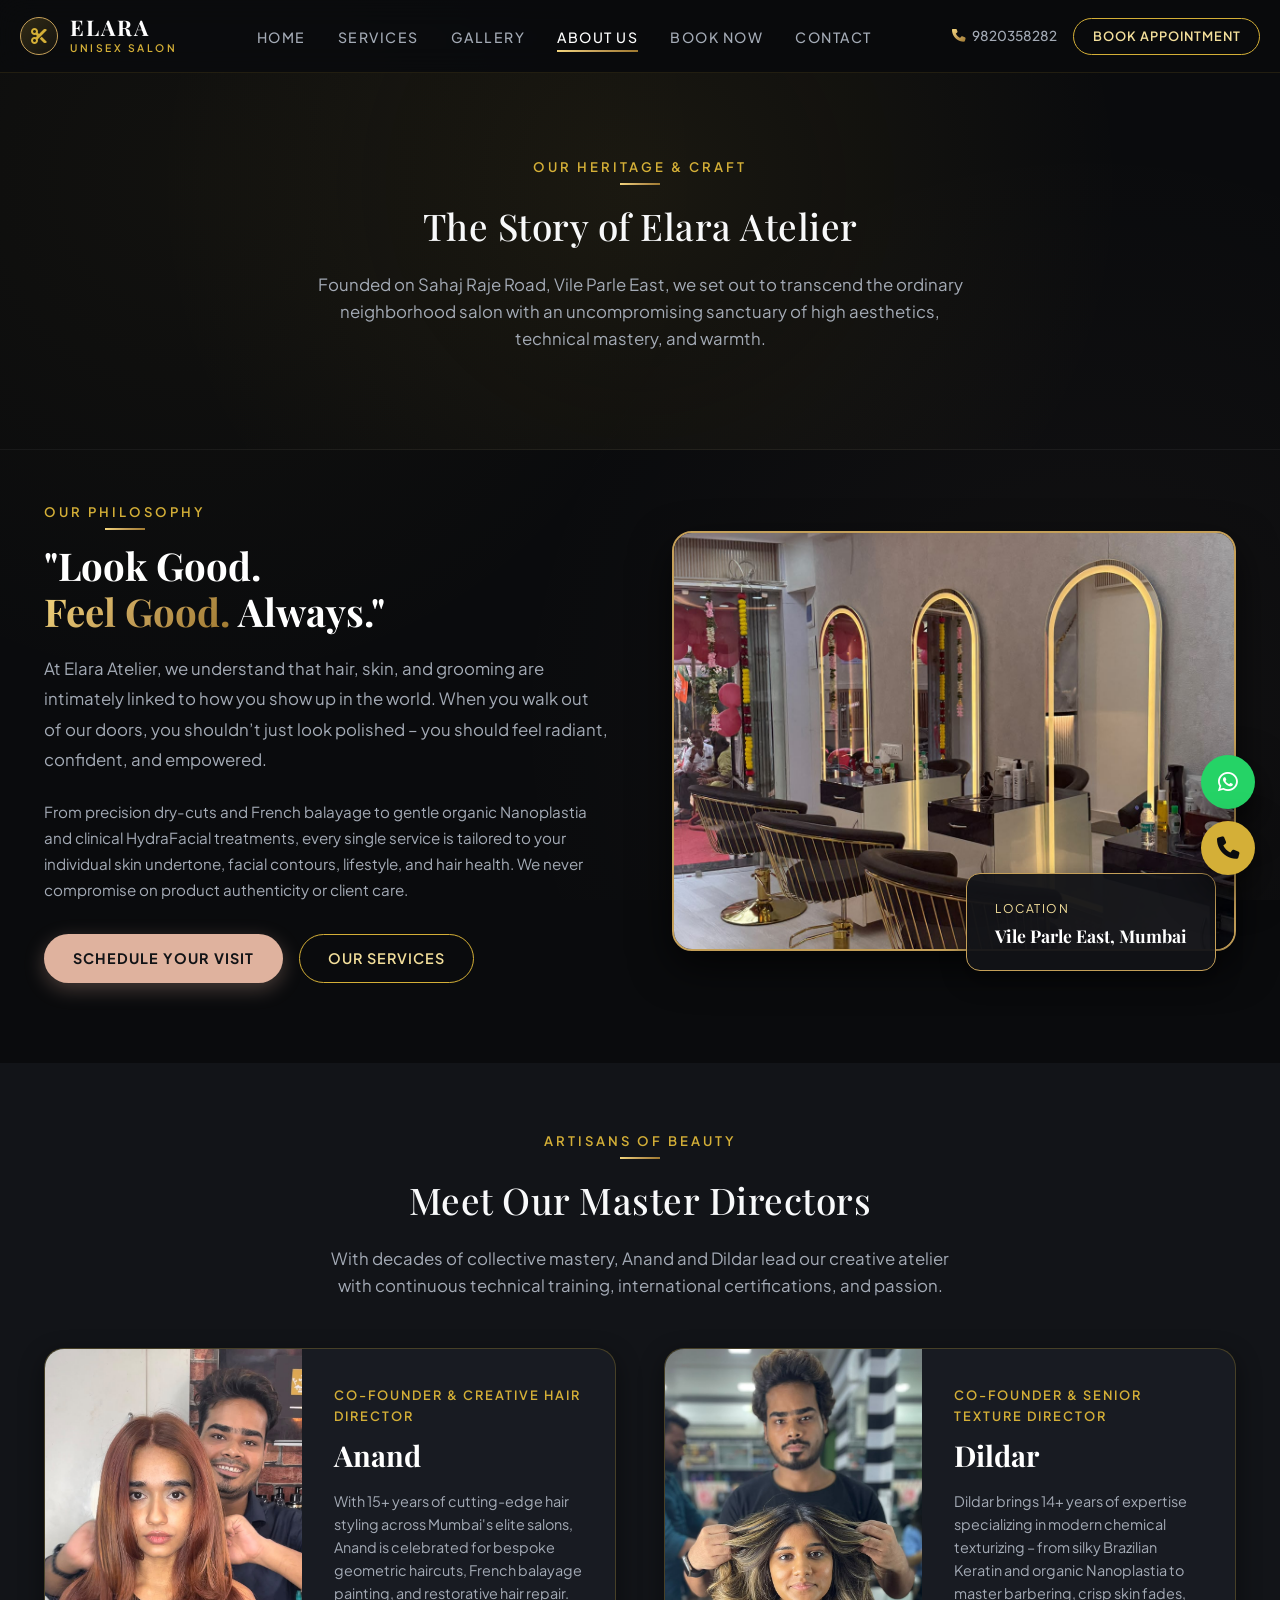
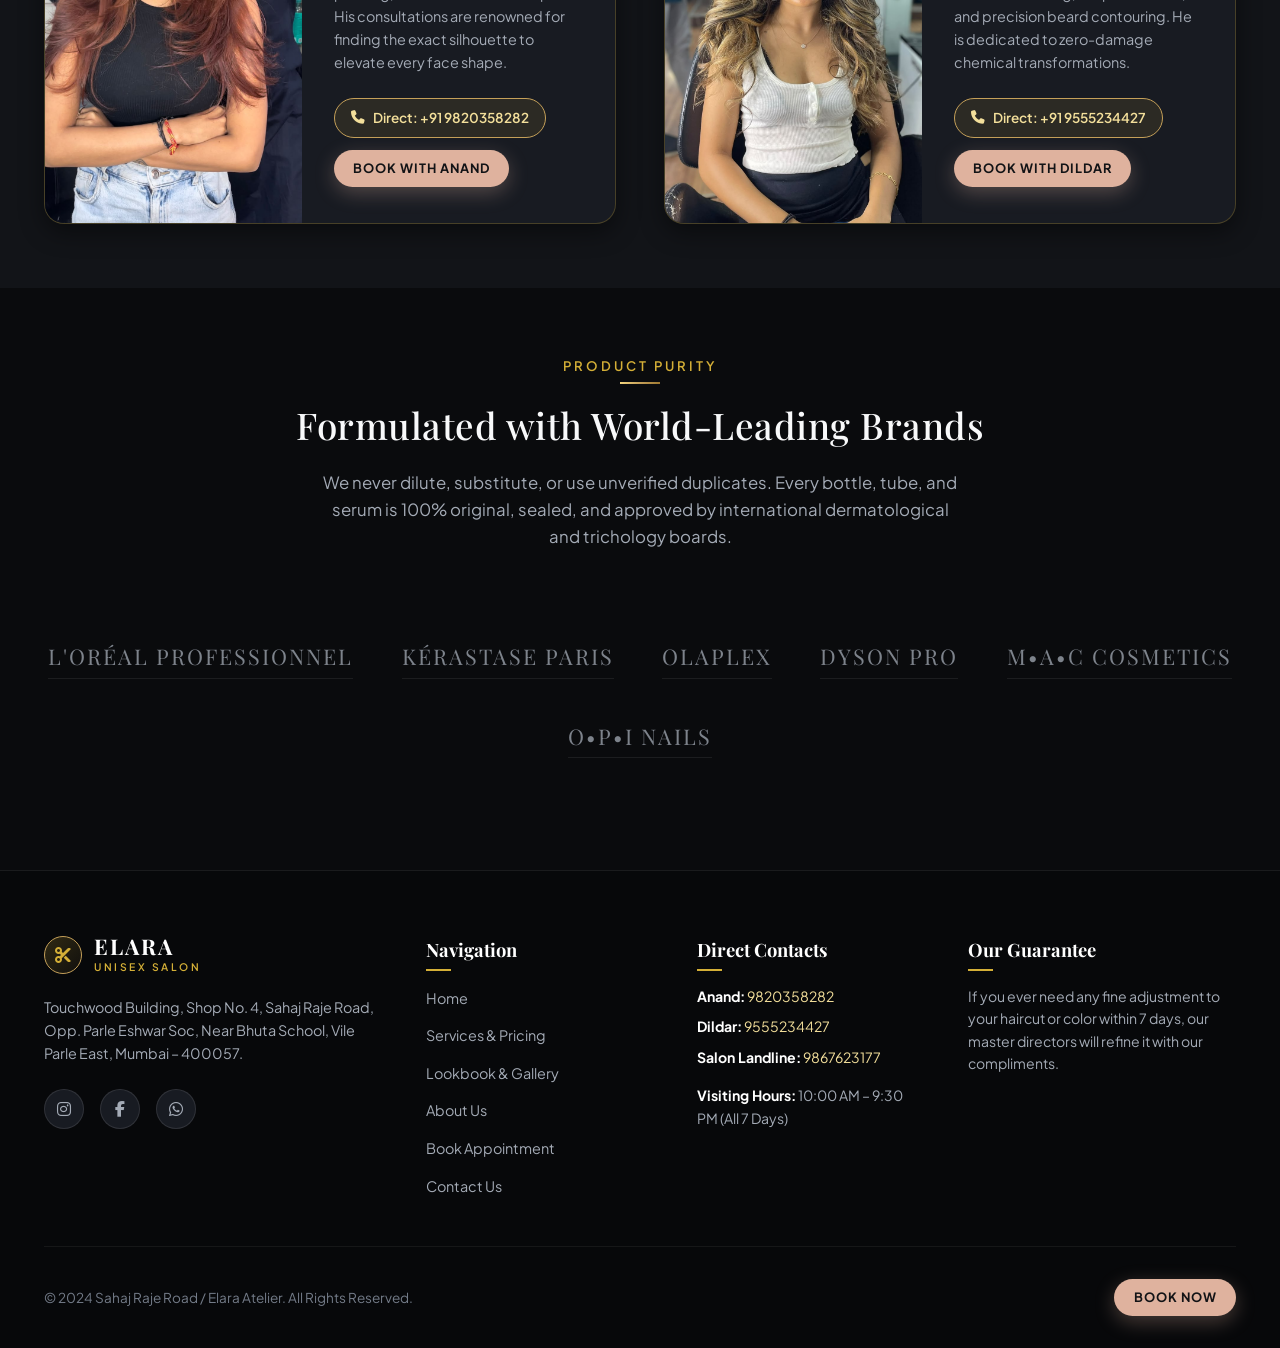
==== about.html @ 11fb72df "Initial commit: Elara Atelier multi-page website with luxury video reels and full image gallery" ====
<!DOCTYPE html>
<html lang="en">
<head>
  <meta charset="UTF-8">
  <meta name="viewport" content="width=device-width, initial-scale=1.0">
  <title>About Us &amp; Master Stylists | Elara Atelier Unisex Salon Mumbai</title>
  <meta name="description" content="Meet master stylists Anand and Dildar at Elara Atelier in Vile Parle East, Mumbai. Discover our philosophy, artistry, and commitment to luxury unisex grooming.">
  
  <!-- Google Fonts -->
  <link rel="preconnect" href="https://fonts.googleapis.com">
  <link rel="preconnect" href="https://fonts.gstatic.com" crossorigin>
  <link href="https://fonts.googleapis.com/css2?family=Playfair+Display:ital,wght@0,400..900;1,400..900&family=Plus+Jakarta+Sans:wght@300;400;500;600;700;800&display=swap" rel="stylesheet">
  
  <!-- Font Awesome -->
  <link rel="stylesheet" href="https://cdnjs.cloudflare.com/ajax/libs/font-awesome/6.5.1/css/all.min.css">
  
  <!-- Custom CSS -->
  <link rel="stylesheet" href="assets/css/style.css">
</head>
<body>

  <!-- Navigation Bar -->
  <header class="site-header">
    <div class="container navbar-inner">
      <a href="index.html" class="brand-logo">
        <div class="brand-logo-icon">
          <i class="fa-solid fa-scissors"></i>
        </div>
        <div class="brand-logo-text">
          <span class="brand-name">ELARA</span>
          <span class="brand-subtitle">UNISEX SALON</span>
        </div>
      </a>

      <ul class="nav-links">
        <li><a href="index.html" class="nav-link">Home</a></li>
        <li><a href="services.html" class="nav-link">Services</a></li>
        <li><a href="gallery.html" class="nav-link">Gallery</a></li>
        <li><a href="about.html" class="nav-link active">About Us</a></li>
        <li><a href="booking.html" class="nav-link">Book Now</a></li>
        <li><a href="contact.html" class="nav-link">Contact</a></li>
      </ul>

      <div class="nav-actions">
        <a href="tel:+919820358282" class="nav-phone">
          <i class="fa-solid fa-phone gold-text"></i>
          <span>9820358282</span>
        </a>
        <a href="booking.html" class="btn btn-outline-gold btn-sm">Book Appointment</a>
        <button class="mobile-toggle" aria-label="Toggle Navigation">
          <i class="fa-solid fa-bars"></i>
        </button>
      </div>
    </div>
  </header>

  <!-- Page Header -->
  <section class="page-header">
    <div class="container">
      <span class="section-tagline">Our Heritage &amp; Craft</span>
      <h1 class="section-title">The Story of Elara Atelier</h1>
      <p class="section-subtitle">
        Founded on Sahaj Raje Road, Vile Parle East, we set out to transcend the ordinary neighborhood salon with an uncompromising sanctuary of high aesthetics, technical mastery, and warmth.
      </p>
    </div>
  </section>

  <!-- Story & Philosophy Section -->
  <section class="container" style="padding-top: 3rem;">
    <div class="about-hero-grid">
      <div>
        <span class="section-tagline" style="text-align: left; margin-left: 0;">Our Philosophy</span>
        <h2 class="serif" style="font-size: 2.4rem; color: #fff; margin-bottom: 1.25rem; line-height: 1.2;">
          "Look Good.<br><span class="gold-text">Feel Good.</span> Always."
        </h2>
        <p style="color: var(--text-muted); font-size: 1.05rem; line-height: 1.8; margin-bottom: 1.5rem;">
          At Elara Atelier, we understand that hair, skin, and grooming are intimately linked to how you show up in the world. When you walk out of our doors, you shouldn’t just look polished &ndash; you should feel radiant, confident, and empowered.
        </p>
        <p style="color: var(--text-muted); font-size: 0.95rem; line-height: 1.7; margin-bottom: 2rem;">
          From precision dry-cuts and French balayage to gentle organic Nanoplastia and clinical HydraFacial treatments, every single service is tailored to your individual skin undertone, facial contours, lifestyle, and hair health. We never compromise on product authenticity or client care.
        </p>
        <div style="display: flex; gap: 1rem;">
          <a href="booking.html" class="btn btn-blush">Schedule Your Visit</a>
          <a href="services.html" class="btn btn-outline-gold">Our Services</a>
        </div>
      </div>

      <div style="position: relative;">
        <img src="assets/images/elara-salon-interior-gold-chairs.jpg" alt="Elara Atelier Salon Sanctuary" style="border-radius: var(--radius-lg); border: 2px solid var(--border-gold); box-shadow: var(--shadow-lg); width: 100%; height: 420px; object-fit: cover;">
        <div style="position: absolute; bottom: -20px; right: 20px; background: rgba(18, 20, 24, 0.95); border: 1px solid var(--border-gold); padding: 1.25rem 1.75rem; border-radius: var(--radius-md); box-shadow: var(--shadow-md);">
          <span style="font-size: 0.75rem; color: var(--gold-light); text-transform: uppercase; letter-spacing: 1.5px;">Location</span>
          <h4 style="font-size: 1.1rem; color: #fff; font-family: var(--font-serif); margin-top: 2px;">Vile Parle East, Mumbai</h4>
        </div>
      </div>
    </div>
  </section>

  <!-- Master Stylists Section -->
  <section class="stylists-section">
    <div class="container">
      <div class="text-center">
        <span class="section-tagline">Artisans of Beauty</span>
        <h2 class="section-title">Meet Our Master Directors</h2>
        <p class="section-subtitle">
          With decades of collective mastery, Anand and Dildar lead our creative atelier with continuous technical training, international certifications, and passion.
        </p>
      </div>

      <div class="stylists-grid">
        <!-- Anand Card -->
        <div class="stylist-card">
          <img src="assets/images/elara-copper-auburn-ginger-blowout.jpg" alt="Master Stylist Anand" class="stylist-photo">
          <div class="stylist-details">
            <span class="stylist-role">Co-Founder &amp; Creative Hair Director</span>
            <h3 class="stylist-name">Anand</h3>
            <p class="stylist-bio">
              With 15+ years of cutting-edge hair styling across Mumbai's elite salons, Anand is celebrated for bespoke geometric haircuts, French balayage painting, and restorative hair repair. His consultations are renowned for finding the exact silhouette to elevate every face shape.
            </p>
            <div style="display: flex; flex-direction: column; gap: 0.75rem; align-items: flex-start;">
              <a href="tel:9820358282" class="stylist-contact-pill">
                <i class="fa-solid fa-phone"></i> Direct: +91 9820358282
              </a>
              <a href="booking.html?stylist=Anand" class="btn btn-blush btn-sm">Book with Anand</a>
            </div>
          </div>
        </div>

        <!-- Dildar Card -->
        <div class="stylist-card">
          <img src="assets/images/elara-honey-blonde-balayage-client.jpg" alt="Senior Stylist Dildar" class="stylist-photo">
          <div class="stylist-details">
            <span class="stylist-role">Co-Founder &amp; Senior Texture Director</span>
            <h3 class="stylist-name">Dildar</h3>
            <p class="stylist-bio">
              Dildar brings 14+ years of expertise specializing in modern chemical texturizing &ndash; from silky Brazilian Keratin and organic Nanoplastia to master barbering, crisp skin fades, and precision beard contouring. He is dedicated to zero-damage chemical transformations.
            </p>
            <div style="display: flex; flex-direction: column; gap: 0.75rem; align-items: flex-start;">
              <a href="tel:9555234427" class="stylist-contact-pill">
                <i class="fa-solid fa-phone"></i> Direct: +91 9555234427
              </a>
              <a href="booking.html?stylist=Dildar" class="btn btn-blush btn-sm">Book with Dildar</a>
            </div>
          </div>
        </div>
      </div>
    </div>
  </section>

  <!-- Brand Partners & Product Transparency -->
  <section class="container" style="padding: 4rem 1.5rem;">
    <div class="text-center">
      <span class="section-tagline">Product Purity</span>
      <h2 class="section-title">Formulated with World-Leading Brands</h2>
      <p class="section-subtitle">
        We never dilute, substitute, or use unverified duplicates. Every bottle, tube, and serum is 100% original, sealed, and approved by international dermatological and trichology boards.
      </p>
    </div>

    <div class="brands-row">
      <span class="brand-badge">L'OR&Eacute;AL PROFESSIONNEL</span>
      <span class="brand-badge">K&Eacute;RASTASE PARIS</span>
      <span class="brand-badge">OLAPLEX</span>
      <span class="brand-badge">DYSON PRO</span>
      <span class="brand-badge">M&bull;A&bull;C COSMETICS</span>
      <span class="brand-badge">O&bull;P&bull;I NAILS</span>
    </div>
  </section>

  <!-- Site Footer -->
  <footer class="site-footer">
    <div class="container">
      <div class="footer-top-grid">
        <div class="footer-col">
          <div class="brand-logo" style="margin-bottom: 1.25rem;">
            <div class="brand-logo-icon"><i class="fa-solid fa-scissors"></i></div>
            <div class="brand-logo-text">
              <span class="brand-name">ELARA</span>
              <span class="brand-subtitle">UNISEX SALON</span>
            </div>
          </div>
          <p style="color: var(--text-muted); font-size: 0.9rem; line-height: 1.6; margin-bottom: 1.5rem;">
            Touchwood Building, Shop No. 4, Sahaj Raje Road, Opp. Parle Eshwar Soc, Near Bhuta School, Vile Parle East, Mumbai &ndash; 400057.
          </p>
          <div class="footer-social-links">
            <a href="https://instagram.com" target="_blank" rel="noopener" class="social-circle-btn" aria-label="Instagram"><i class="fa-brands fa-instagram"></i></a>
            <a href="https://facebook.com" target="_blank" rel="noopener" class="social-circle-btn" aria-label="Facebook"><i class="fa-brands fa-facebook-f"></i></a>
            <a href="https://wa.me/919820358282" target="_blank" rel="noopener" class="social-circle-btn" aria-label="WhatsApp"><i class="fa-brands fa-whatsapp"></i></a>
          </div>
        </div>

        <div class="footer-col">
          <h4>Navigation</h4>
          <ul class="footer-links">
            <li><a href="index.html">Home</a></li>
            <li><a href="services.html">Services &amp; Pricing</a></li>
            <li><a href="gallery.html">Lookbook &amp; Gallery</a></li>
            <li><a href="about.html">About Us</a></li>
            <li><a href="booking.html">Book Appointment</a></li>
            <li><a href="contact.html">Contact Us</a></li>
          </ul>
        </div>

        <div class="footer-col">
          <h4>Direct Contacts</h4>
          <div class="footer-hours-list">
            <p><strong>Anand:</strong> <a href="tel:9820358282" style="color: var(--gold-light);">9820358282</a></p>
            <p><strong>Dildar:</strong> <a href="tel:9555234427" style="color: var(--gold-light);">9555234427</a></p>
            <p><strong>Salon Landline:</strong> <a href="tel:9867623177" style="color: var(--gold-light);">9867623177</a></p>
            <p style="margin-top: 0.5rem;"><strong>Visiting Hours:</strong> 10:00 AM &ndash; 9:30 PM (All 7 Days)</p>
          </div>
        </div>

        <div class="footer-col">
          <h4>Our Guarantee</h4>
          <p style="color: var(--text-muted); font-size: 0.88rem; line-height: 1.6;">
            If you ever need any fine adjustment to your haircut or color within 7 days, our master directors will refine it with our compliments.
          </p>
        </div>
      </div>

      <div class="footer-bottom-bar">
        <p class="copyright-text">&copy; 2024 Sahaj Raje Road / Elara Atelier. All Rights Reserved.</p>
        <a href="booking.html" class="btn btn-blush btn-sm">Book Now</a>
      </div>
    </div>
  </footer>

  <!-- Floating Quick Actions -->
  <div class="floating-actions">
    <a href="https://wa.me/919820358282?text=Hello%20Elara%20Atelier,%20I%20would%20like%20to%20book%20a%20consultation." target="_blank" rel="noopener" class="floating-btn floating-whatsapp" aria-label="Chat on WhatsApp">
      <i class="fa-brands fa-whatsapp"></i>
      <span class="tooltip">Chat on WhatsApp</span>
    </a>
    <a href="tel:9820358282" class="floating-btn floating-call" aria-label="Call">
      <i class="fa-solid fa-phone"></i>
      <span class="tooltip">Call 9820358282</span>
    </a>
  </div>

  <!-- Scripts -->
  <script src="assets/js/main.js"></script>
</body>
</html>
---- assets/css/style.css ----
/* ===================================================================
   ELARA ATELIER - UNISEX SALON
   Modern Luxury Salon & Spa Multi-Page Website Stylesheet
   =================================================================== */

:root {
  /* Color Palette */
  --bg-dark: #0a0b0d;
  --bg-surface: #121418;
  --bg-card: #181b22;
  --bg-card-hover: #1f232c;
  --border-subtle: rgba(212, 175, 55, 0.18);
  --border-gold: #c5a059;
  --border-gold-glow: rgba(197, 160, 89, 0.45);
  
  --gold-primary: #d4af37;
  --gold-light: #f3df9b;
  --gold-gradient: linear-gradient(135deg, #f5d77f 0%, #c5a059 50%, #9e782f 100%);
  --gold-gradient-soft: linear-gradient(135deg, rgba(212, 175, 55, 0.2) 0%, rgba(197, 160, 89, 0.05) 100%);
  
  --rose-blush: #dfb29e;
  --rose-blush-hover: #ebbfa9;
  --rose-gradient: linear-gradient(135deg, #eec0ad 0%, #dfb29e 50%, #c9937f 100%);
  
  --text-main: #f8f9fa;
  --text-muted: #a4abb6;
  --text-dim: #737b88;
  --text-gold: #e2c079;
  
  /* Typography */
  --font-serif: 'Playfair Display', Georgia, 'Times New Roman', serif;
  --font-sans: 'Plus Jakarta Sans', -apple-system, BlinkMacSystemFont, 'Segoe UI', Roboto, sans-serif;
  
  /* Shadows & Radii */
  --shadow-sm: 0 4px 12px rgba(0, 0, 0, 0.35);
  --shadow-md: 0 8px 24px rgba(0, 0, 0, 0.45);
  --shadow-lg: 0 16px 40px rgba(0, 0, 0, 0.65);
  --shadow-gold: 0 0 25px rgba(212, 175, 55, 0.22);
  --shadow-blush: 0 6px 20px rgba(223, 178, 158, 0.3);
  
  --radius-sm: 8px;
  --radius-md: 14px;
  --radius-lg: 20px;
  --radius-pill: 9999px;
  
  --transition: all 0.3s cubic-bezier(0.25, 0.8, 0.25, 1);
  --container-width: 1240px;
}

/* Base Reset & Box Sizing */
*, *::before, *::after {
  box-sizing: border-box;
  margin: 0;
  padding: 0;
}

html {
  scroll-behavior: smooth;
  font-size: 16px;
}

body {
  font-family: var(--font-sans);
  background-color: var(--bg-dark);
  color: var(--text-main);
  line-height: 1.6;
  overflow-x: hidden;
  background-image: 
    radial-gradient(circle at 15% 20%, rgba(212, 175, 55, 0.04) 0%, transparent 40%),
    radial-gradient(circle at 85% 80%, rgba(223, 178, 158, 0.04) 0%, transparent 45%);
  background-attachment: fixed;
}

a {
  color: inherit;
  text-decoration: none;
  transition: var(--transition);
}

img {
  max-width: 100%;
  height: auto;
  display: block;
}

button, input, select, textarea {
  font-family: inherit;
  color: inherit;
}

/* ===================================================================
   Typography Utilities
   =================================================================== */
.serif {
  font-family: var(--font-serif);
}

.gold-text {
  color: var(--gold-light);
  background: var(--gold-gradient);
  -webkit-background-clip: text;
  -webkit-text-fill-color: transparent;
}

.blush-text {
  color: var(--rose-blush);
}

.section-tagline {
  display: inline-block;
  font-size: 0.82rem;
  letter-spacing: 3px;
  text-transform: uppercase;
  color: var(--gold-primary);
  margin-bottom: 0.75rem;
  font-weight: 600;
  position: relative;
}

.section-tagline::after {
  content: '';
  display: block;
  width: 40px;
  height: 2px;
  background: var(--gold-gradient);
  margin: 6px auto 0 auto;
}

.section-title {
  font-family: var(--font-serif);
  font-size: 2.3rem;
  font-weight: 500;
  letter-spacing: 0.5px;
  color: var(--text-main);
  margin-bottom: 1rem;
}

.section-subtitle {
  color: var(--text-muted);
  font-size: 1.05rem;
  max-width: 650px;
  margin: 0 auto 2.5rem;
}

.text-center {
  text-align: center;
}

/* Container */
.container {
  width: 100%;
  max-width: var(--container-width);
  margin-left: auto;
  margin-right: auto;
  padding-left: 1.5rem;
  padding-right: 1.5rem;
}

/* ===================================================================
   Buttons
   =================================================================== */
.btn {
  display: inline-flex;
  align-items: center;
  justify-content: center;
  gap: 0.5rem;
  padding: 0.75rem 1.75rem;
  font-size: 0.9rem;
  font-weight: 600;
  letter-spacing: 1px;
  text-transform: uppercase;
  border-radius: var(--radius-pill);
  cursor: pointer;
  transition: var(--transition);
  border: 1px solid transparent;
  white-space: nowrap;
}

.btn-blush {
  background: var(--rose-blush);
  color: #121316;
  box-shadow: var(--shadow-blush);
  font-weight: 700;
}

.btn-blush:hover {
  background: var(--rose-blush-hover);
  transform: translateY(-2px);
  box-shadow: 0 8px 25px rgba(223, 178, 158, 0.45);
}

.btn-gold {
  background: var(--gold-gradient);
  color: #0b0c0e;
  font-weight: 700;
  box-shadow: var(--shadow-gold);
}

.btn-gold:hover {
  transform: translateY(-2px);
  box-shadow: 0 6px 28px rgba(212, 175, 55, 0.4);
}

.btn-outline-gold {
  background: transparent;
  border: 1px solid var(--gold-primary);
  color: var(--gold-light);
}

.btn-outline-gold:hover {
  background: rgba(212, 175, 55, 0.12);
  border-color: var(--gold-light);
  transform: translateY(-2px);
}

.btn-sm {
  padding: 0.45rem 1.15rem;
  font-size: 0.8rem;
}

.btn-lg {
  padding: 0.95rem 2.25rem;
  font-size: 1rem;
}

/* ===================================================================
   Navigation Bar
   =================================================================== */
.site-header {
  position: sticky;
  top: 0;
  left: 0;
  width: 100%;
  z-index: 1000;
  background: rgba(10, 11, 13, 0.85);
  backdrop-filter: blur(14px);
  -webkit-backdrop-filter: blur(14px);
  border-bottom: 1px solid rgba(212, 175, 55, 0.12);
  transition: var(--transition);
}

.site-header.scrolled {
  background: rgba(10, 11, 13, 0.96);
  border-bottom: 1px solid rgba(212, 175, 55, 0.25);
  box-shadow: 0 4px 20px rgba(0,0,0,0.5);
}

.navbar-inner {
  display: flex;
  align-items: center;
  justify-content: space-between;
  padding: 1rem 0;
}

.brand-logo {
  display: flex;
  align-items: center;
  gap: 0.75rem;
}

.brand-logo-icon {
  width: 38px;
  height: 38px;
  display: flex;
  align-items: center;
  justify-content: center;
  background: var(--gold-gradient-soft);
  border: 1px solid var(--border-gold);
  border-radius: 50%;
  color: var(--gold-primary);
}

.brand-logo-text {
  display: flex;
  flex-direction: column;
}

.brand-name {
  font-family: var(--font-serif);
  font-size: 1.35rem;
  letter-spacing: 2px;
  font-weight: 700;
  line-height: 1.1;
  color: #fff;
}

.brand-subtitle {
  font-size: 0.65rem;
  letter-spacing: 2.5px;
  text-transform: uppercase;
  color: var(--gold-primary);
  font-weight: 600;
}

.nav-links {
  display: flex;
  align-items: center;
  gap: 2rem;
  list-style: none;
}

.nav-link {
  font-size: 0.88rem;
  font-weight: 500;
  letter-spacing: 1.5px;
  text-transform: uppercase;
  color: var(--text-muted);
  position: relative;
  padding: 0.3rem 0;
}

.nav-link:hover,
.nav-link.active {
  color: #fff;
}

.nav-link.active::after,
.nav-link:hover::after {
  content: '';
  position: absolute;
  bottom: -2px;
  left: 0;
  width: 100%;
  height: 2px;
  background: var(--gold-gradient);
}

.nav-actions {
  display: flex;
  align-items: center;
  gap: 1rem;
}

.nav-phone {
  display: flex;
  align-items: center;
  gap: 0.4rem;
  font-size: 0.85rem;
  color: var(--text-muted);
  font-weight: 500;
}

.nav-phone:hover {
  color: var(--gold-primary);
}

.mobile-toggle {
  display: none;
  background: none;
  border: none;
  color: var(--text-main);
  font-size: 1.4rem;
  cursor: pointer;
  padding: 0.25rem;
}

/* ===================================================================
   Hero Section
   =================================================================== */
.hero-section {
  position: relative;
  padding: 4.5rem 0 5rem;
  overflow: hidden;
  background: radial-gradient(circle at 70% 30%, rgba(212, 175, 55, 0.08) 0%, transparent 60%);
}

.hero-grid {
  display: grid;
  grid-template-columns: 1.15fr 0.85fr;
  align-items: center;
  gap: 3.5rem;
}

.hero-content {
  max-width: 620px;
}

.hero-badge {
  display: inline-flex;
  align-items: center;
  gap: 0.5rem;
  padding: 0.4rem 1rem;
  border-radius: var(--radius-pill);
  background: rgba(212, 175, 55, 0.1);
  border: 1px solid rgba(212, 175, 55, 0.3);
  color: var(--gold-light);
  font-size: 0.78rem;
  letter-spacing: 1.5px;
  text-transform: uppercase;
  margin-bottom: 1.5rem;
}

.hero-badge i {
  color: var(--gold-primary);
}

.hero-title {
  font-family: var(--font-serif);
  font-size: 3.8rem;
  line-height: 1.12;
  font-weight: 500;
  letter-spacing: -0.5px;
  margin-bottom: 1.5rem;
  color: #ffffff;
}

.hero-title span.gold-highlight {
  display: block;
  font-style: italic;
  font-weight: 400;
  color: var(--gold-light);
  background: var(--gold-gradient);
  -webkit-background-clip: text;
  -webkit-text-fill-color: transparent;
}

.hero-lead {
  font-size: 1.12rem;
  color: var(--text-muted);
  line-height: 1.7;
  margin-bottom: 2.25rem;
}

.hero-buttons {
  display: flex;
  align-items: center;
  gap: 1.25rem;
  margin-bottom: 2.5rem;
  flex-wrap: wrap;
}

.hero-stats {
  display: grid;
  grid-template-columns: repeat(3, 1fr);
  gap: 1.5rem;
  padding-top: 1.75rem;
  border-top: 1px solid rgba(255, 255, 255, 0.08);
}

.stat-item h3 {
  font-family: var(--font-serif);
  font-size: 1.8rem;
  color: var(--gold-light);
  font-weight: 600;
  margin-bottom: 0.2rem;
}

.stat-item p {
  font-size: 0.78rem;
  text-transform: uppercase;
  letter-spacing: 1px;
  color: var(--text-dim);
}

.hero-visual {
  position: relative;
  display: flex;
  justify-content: center;
}

.hero-image-wrapper {
  position: relative;
  width: 100%;
  max-width: 440px;
  border-radius: 240px 240px 20px 20px;
  padding: 10px;
  background: linear-gradient(180deg, rgba(212, 175, 55, 0.4) 0%, rgba(223, 178, 158, 0.2) 60%, rgba(0,0,0,0.8) 100%);
  box-shadow: 0 20px 50px rgba(0,0,0,0.8), 0 0 30px rgba(212, 175, 55, 0.15);
}

.hero-image {
  width: 100%;
  height: 480px;
  object-fit: cover;
  border-radius: 230px 230px 14px 14px;
  display: block;
}

.hero-float-card {
  position: absolute;
  bottom: 20px;
  left: -20px;
  background: rgba(20, 23, 28, 0.92);
  backdrop-filter: blur(12px);
  border: 1px solid var(--border-gold);
  border-radius: var(--radius-md);
  padding: 0.85rem 1.25rem;
  display: flex;
  align-items: center;
  gap: 0.75rem;
  box-shadow: var(--shadow-lg);
}

.float-icon {
  width: 42px;
  height: 42px;
  border-radius: 50%;
  background: var(--gold-gradient-soft);
  border: 1px solid var(--gold-primary);
  display: flex;
  align-items: center;
  justify-content: center;
  color: var(--gold-primary);
  font-size: 1.1rem;
}

.float-text h4 {
  font-size: 0.9rem;
  font-weight: 600;
  color: #fff;
}

.float-text p {
  font-size: 0.75rem;
  color: var(--text-muted);
}

/* ===================================================================
   Flyer Circular Services Section (Matching Design)
   =================================================================== */
.services-highlight-section {
  padding: 5rem 0;
  background-color: var(--bg-surface);
  position: relative;
  border-top: 1px solid rgba(255, 255, 255, 0.05);
  border-bottom: 1px solid rgba(255, 255, 255, 0.05);
}

.services-circle-grid {
  display: grid;
  grid-template-columns: repeat(4, 1fr);
  gap: 2.5rem 1.75rem;
  margin-top: 3rem;
}

.service-circle-card {
  display: flex;
  flex-direction: column;
  align-items: center;
  text-align: center;
  text-decoration: none;
  group: pointer;
  transition: var(--transition);
}

.service-circle-card:hover {
  transform: translateY(-8px);
}

.service-icon-ring {
  width: 130px;
  height: 130px;
  border-radius: 50%;
  position: relative;
  display: flex;
  align-items: center;
  justify-content: center;
  border: 1.5px solid var(--border-gold);
  background: radial-gradient(circle at center, rgba(30, 34, 42, 0.9) 0%, rgba(15, 17, 21, 0.95) 100%);
  box-shadow: 0 6px 20px rgba(0, 0, 0, 0.5), inset 0 0 15px rgba(212, 175, 55, 0.06);
  margin-bottom: 1.25rem;
  transition: var(--transition);
}

.service-icon-ring::before {
  content: '';
  position: absolute;
  inset: 5px;
  border-radius: 50%;
  border: 1px dashed rgba(212, 175, 55, 0.35);
  transition: var(--transition);
}

.service-circle-card:hover .service-icon-ring {
  border-color: var(--gold-light);
  box-shadow: 0 0 25px rgba(212, 175, 55, 0.4), inset 0 0 20px rgba(212, 175, 55, 0.15);
  background: radial-gradient(circle at center, rgba(42, 48, 60, 0.95) 0%, rgba(18, 21, 26, 1) 100%);
}

.service-circle-card:hover .service-icon-ring::before {
  border-color: var(--gold-primary);
  transform: rotate(45deg);
}

.service-icon-ring svg,
.service-icon-ring i {
  width: 46px;
  height: 46px;
  color: var(--gold-light);
  stroke: var(--gold-light);
  fill: none;
  transition: var(--transition);
}

.service-circle-card:hover .service-icon-ring svg,
.service-circle-card:hover .service-icon-ring i {
  transform: scale(1.12);
  color: #fff;
  stroke: #fff;
}

.service-circle-title {
  font-size: 0.88rem;
  font-weight: 700;
  letter-spacing: 1.5px;
  text-transform: uppercase;
  color: #f1f3f5;
  line-height: 1.4;
  max-width: 170px;
  transition: var(--transition);
}

.service-circle-card:hover .service-circle-title {
  color: var(--gold-light);
}

/* ===================================================================
   Why Choose Us (Experience Luxury)
   =================================================================== */
.features-section {
  padding: 5rem 0;
}

.features-grid {
  display: grid;
  grid-template-columns: repeat(4, 1fr);
  gap: 1.75rem;
  margin-top: 2.5rem;
}

.feature-box {
  background: var(--bg-card);
  border: 1px solid rgba(255, 255, 255, 0.06);
  border-radius: var(--radius-md);
  padding: 2rem 1.5rem;
  text-align: center;
  transition: var(--transition);
  position: relative;
  overflow: hidden;
}

.feature-box::after {
  content: '';
  position: absolute;
  top: 0;
  left: 0;
  width: 100%;
  height: 3px;
  background: var(--gold-gradient);
  opacity: 0;
  transition: var(--transition);
}

.feature-box:hover {
  transform: translateY(-6px);
  border-color: rgba(212, 175, 55, 0.3);
  box-shadow: var(--shadow-md);
}

.feature-box:hover::after {
  opacity: 1;
}

.feature-icon-wrapper {
  width: 60px;
  height: 60px;
  margin: 0 auto 1.25rem;
  border-radius: 50%;
  background: var(--gold-gradient-soft);
  border: 1px solid var(--border-gold);
  display: flex;
  align-items: center;
  justify-content: center;
  color: var(--gold-primary);
  font-size: 1.4rem;
}

.feature-title {
  font-family: var(--font-serif);
  font-size: 1.2rem;
  font-weight: 600;
  margin-bottom: 0.6rem;
  color: #fff;
}

.feature-desc {
  font-size: 0.88rem;
  color: var(--text-muted);
  line-height: 1.6;
}

/* ===================================================================
   Testimonials (From Flyer)
   =================================================================== */
.testimonials-section {
  padding: 5rem 0;
  background: linear-gradient(180deg, var(--bg-dark) 0%, var(--bg-surface) 100%);
  position: relative;
}

.testimonial-grid {
  display: grid;
  grid-template-columns: repeat(3, 1fr);
  gap: 2rem;
  margin-top: 3rem;
}

.testimonial-card {
  background: var(--bg-card);
  border: 1px solid rgba(212, 175, 55, 0.15);
  border-radius: var(--radius-md);
  padding: 2.25rem 2rem;
  position: relative;
  box-shadow: var(--shadow-sm);
  transition: var(--transition);
  display: flex;
  flex-direction: column;
  justify-content: space-between;
}

.testimonial-card:hover {
  border-color: var(--gold-primary);
  transform: translateY(-5px);
  box-shadow: var(--shadow-md);
}

.quote-icon {
  font-family: var(--font-serif);
  font-size: 3rem;
  line-height: 1;
  color: var(--gold-primary);
  opacity: 0.75;
  margin-bottom: 0.5rem;
}

.testimonial-text {
  font-size: 0.95rem;
  line-height: 1.7;
  color: #e2e5e9;
  font-style: italic;
  margin-bottom: 1.5rem;
}

.testimonial-author {
  display: flex;
  align-items: center;
  gap: 0.85rem;
  border-top: 1px solid rgba(255, 255, 255, 0.08);
  padding-top: 1.25rem;
}

.author-avatar {
  width: 44px;
  height: 44px;
  border-radius: 50%;
  border: 1.5px solid var(--gold-primary);
  object-fit: cover;
}

.author-info h4 {
  font-size: 0.92rem;
  font-weight: 600;
  color: #fff;
}

.author-info p {
  font-size: 0.78rem;
  color: var(--gold-light);
}

.rating-stars {
  color: #f5b300;
  font-size: 0.8rem;
  margin-top: 0.2rem;
}

/* ===================================================================
   Location & Contact Section (Matching Flyer Details)
   =================================================================== */
.location-section {
  padding: 5rem 0;
  background-color: var(--bg-dark);
}

.location-card-container {
  background: var(--bg-surface);
  border: 1px solid rgba(212, 175, 55, 0.25);
  border-radius: var(--radius-lg);
  padding: 3rem;
  box-shadow: var(--shadow-lg);
}

.location-grid {
  display: grid;
  grid-template-columns: 1fr 1fr;
  gap: 3rem;
  align-items: center;
}

.location-info h3 {
  font-family: var(--font-serif);
  font-size: 1.85rem;
  color: #fff;
  letter-spacing: 1px;
  margin-bottom: 1.5rem;
  text-transform: uppercase;
}

.address-box {
  background: rgba(255, 255, 255, 0.02);
  border-left: 3px solid var(--gold-primary);
  padding: 1.25rem 1.5rem;
  margin-bottom: 2rem;
  border-radius: 0 var(--radius-sm) var(--radius-sm) 0;
}

.address-box p {
  font-size: 0.95rem;
  line-height: 1.7;
  color: #e5e9f0;
  font-weight: 500;
  letter-spacing: 0.5px;
  text-transform: uppercase;
}

.contact-direct-list {
  display: flex;
  flex-direction: column;
  gap: 1rem;
  margin-bottom: 2rem;
}

.contact-direct-item {
  display: flex;
  align-items: center;
  justify-content: space-between;
  background: var(--bg-card);
  padding: 0.85rem 1.25rem;
  border-radius: var(--radius-sm);
  border: 1px solid rgba(255, 255, 255, 0.05);
  transition: var(--transition);
}

.contact-direct-item:hover {
  border-color: rgba(212, 175, 55, 0.4);
  background: var(--bg-card-hover);
}

.contact-name {
  display: flex;
  align-items: center;
  gap: 0.75rem;
  font-size: 0.92rem;
  font-weight: 600;
  color: #fff;
}

.contact-name i {
  color: var(--gold-primary);
}

.contact-phone-link {
  font-family: var(--font-sans);
  font-weight: 700;
  font-size: 0.95rem;
  color: var(--gold-light);
  letter-spacing: 0.5px;
}

.contact-phone-link:hover {
  color: #fff;
  text-decoration: underline;
}

.map-frame-wrapper {
  border-radius: var(--radius-md);
  overflow: hidden;
  border: 2px solid rgba(212, 175, 55, 0.3);
  box-shadow: var(--shadow-md);
  position: relative;
  height: 380px;
}

.map-frame-wrapper iframe {
  width: 100%;
  height: 100%;
  border: 0;
  display: block;
}

/* ===================================================================
   Footer (Matching Flyer)
   =================================================================== */
.site-footer {
  background: #07080a;
  border-top: 1px solid rgba(255, 255, 255, 0.08);
  padding: 4rem 0 2rem;
}

.footer-top-grid {
  display: grid;
  grid-template-columns: 1.5fr 1fr 1fr 1.2fr;
  gap: 3rem;
  margin-bottom: 3rem;
}

.footer-col h4 {
  font-family: var(--font-serif);
  font-size: 1.15rem;
  color: #fff;
  margin-bottom: 1.25rem;
  position: relative;
  display: inline-block;
}

.footer-col h4::after {
  content: '';
  position: absolute;
  bottom: -6px;
  left: 0;
  width: 25px;
  height: 2px;
  background: var(--gold-primary);
}

.footer-links {
  list-style: none;
  display: flex;
  flex-direction: column;
  gap: 0.75rem;
}

.footer-links a {
  color: var(--text-muted);
  font-size: 0.9rem;
  transition: var(--transition);
}

.footer-links a:hover {
  color: var(--gold-light);
  transform: translateX(4px);
  display: inline-block;
}

.footer-hours-list {
  display: flex;
  flex-direction: column;
  gap: 0.5rem;
  font-size: 0.88rem;
  color: var(--text-muted);
}

.footer-hours-list strong {
  color: #fff;
}

.footer-bottom-bar {
  display: flex;
  align-items: center;
  justify-content: space-between;
  padding-top: 2rem;
  border-top: 1px solid rgba(255, 255, 255, 0.06);
  flex-wrap: wrap;
  gap: 1.5rem;
}

.footer-social-links {
  display: flex;
  align-items: center;
  gap: 1rem;
}

.social-circle-btn {
  width: 40px;
  height: 40px;
  border-radius: 50%;
  background: var(--bg-card);
  border: 1px solid rgba(255, 255, 255, 0.1);
  display: flex;
  align-items: center;
  justify-content: center;
  color: var(--text-muted);
  font-size: 1rem;
  transition: var(--transition);
}

.social-circle-btn:hover {
  background: var(--gold-primary);
  color: #0b0c0e;
  border-color: var(--gold-primary);
  transform: translateY(-3px);
  box-shadow: 0 4px 15px rgba(212, 175, 55, 0.3);
}

.copyright-text {
  font-size: 0.85rem;
  color: var(--text-dim);
}

/* ===================================================================
   Floating Action Buttons (WhatsApp & Quick Call)
   =================================================================== */
.floating-actions {
  position: fixed;
  bottom: 25px;
  right: 25px;
  display: flex;
  flex-direction: column;
  gap: 12px;
  z-index: 999;
}

.floating-btn {
  width: 54px;
  height: 54px;
  border-radius: 50%;
  display: flex;
  align-items: center;
  justify-content: center;
  color: #fff;
  font-size: 1.4rem;
  box-shadow: var(--shadow-lg);
  transition: var(--transition);
  position: relative;
}

.floating-btn:hover {
  transform: scale(1.1);
}

.floating-whatsapp {
  background: #25d366;
}

.floating-call {
  background: var(--gold-primary);
  color: #0b0c0e;
}

.floating-btn .tooltip {
  position: absolute;
  right: 64px;
  background: rgba(18, 20, 24, 0.95);
  border: 1px solid var(--border-gold);
  color: #fff;
  font-size: 0.8rem;
  padding: 5px 12px;
  border-radius: var(--radius-sm);
  white-space: nowrap;
  opacity: 0;
  pointer-events: none;
  transition: var(--transition);
}

.floating-btn:hover .tooltip {
  opacity: 1;
}

/* ===================================================================
   SERVICES PAGE STYLES
   =================================================================== */
.page-header {
  padding: 5rem 0 3.5rem;
  text-align: center;
  background: radial-gradient(circle at 50% 30%, rgba(212, 175, 55, 0.08) 0%, transparent 70%);
  border-bottom: 1px solid rgba(255, 255, 255, 0.05);
}

.service-filter-nav {
  display: flex;
  align-items: center;
  justify-content: center;
  gap: 0.75rem;
  flex-wrap: wrap;
  margin: 2.5rem 0 3.5rem;
}

.filter-btn {
  background: var(--bg-card);
  border: 1px solid rgba(255, 255, 255, 0.1);
  padding: 0.6rem 1.4rem;
  border-radius: var(--radius-pill);
  font-size: 0.85rem;
  font-weight: 600;
  letter-spacing: 0.5px;
  color: var(--text-muted);
  cursor: pointer;
  transition: var(--transition);
}

.filter-btn:hover,
.filter-btn.active {
  background: var(--gold-gradient);
  color: #0c0d10;
  border-color: var(--gold-primary);
  box-shadow: var(--shadow-gold);
}

.services-catalog-grid {
  display: grid;
  grid-template-columns: repeat(2, 1fr);
  gap: 2rem;
  margin-bottom: 4rem;
}

.service-menu-item {
  background: var(--bg-card);
  border: 1px solid rgba(255, 255, 255, 0.06);
  border-radius: var(--radius-md);
  padding: 1.75rem 2rem;
  display: flex;
  flex-direction: column;
  justify-content: space-between;
  transition: var(--transition);
  position: relative;
}

.service-menu-item:hover {
  border-color: rgba(212, 175, 55, 0.35);
  transform: translateY(-4px);
  box-shadow: var(--shadow-md);
}

.service-item-top {
  display: flex;
  justify-content: space-between;
  align-items: baseline;
  margin-bottom: 0.6rem;
  border-bottom: 1px dashed rgba(255, 255, 255, 0.1);
  padding-bottom: 0.6rem;
}

.service-item-title {
  font-family: var(--font-serif);
  font-size: 1.25rem;
  font-weight: 600;
  color: #fff;
}

.service-item-price {
  font-family: var(--font-sans);
  font-weight: 700;
  font-size: 1.15rem;
  color: var(--gold-light);
  white-space: nowrap;
}

.service-item-meta {
  display: flex;
  gap: 1.25rem;
  font-size: 0.78rem;
  color: var(--gold-primary);
  margin-bottom: 0.75rem;
  text-transform: uppercase;
  letter-spacing: 0.5px;
}

.service-item-meta span {
  display: inline-flex;
  align-items: center;
  gap: 0.35rem;
}

.service-item-desc {
  font-size: 0.9rem;
  color: var(--text-muted);
  line-height: 1.6;
  margin-bottom: 1.25rem;
}

.service-item-footer {
  display: flex;
  align-items: center;
  justify-content: space-between;
  margin-top: auto;
  padding-top: 0.75rem;
}

/* ===================================================================
   GALLERY PAGE STYLES
   =================================================================== */
.gallery-filter-nav {
  display: flex;
  align-items: center;
  justify-content: center;
  gap: 0.75rem;
  flex-wrap: wrap;
  margin: 2.5rem 0 3.5rem;
}

.gallery-grid {
  display: grid;
  grid-template-columns: repeat(3, 1fr);
  gap: 1.5rem;
  margin-bottom: 4rem;
}

.gallery-item {
  position: relative;
  border-radius: var(--radius-md);
  overflow: hidden;
  height: 340px;
  cursor: pointer;
  border: 1px solid rgba(255, 255, 255, 0.08);
  background: #111;
}

.gallery-item img {
  width: 100%;
  height: 100%;
  object-fit: cover;
  transition: transform 0.6s cubic-bezier(0.2, 1, 0.3, 1);
}

.gallery-item:hover img {
  transform: scale(1.08);
}

.gallery-overlay {
  position: absolute;
  inset: 0;
  background: linear-gradient(180deg, transparent 40%, rgba(10, 11, 13, 0.92) 100%);
  display: flex;
  flex-direction: column;
  justify-content: flex-end;
  padding: 1.5rem;
  opacity: 0;
  transition: var(--transition);
}

.gallery-item:hover .gallery-overlay {
  opacity: 1;
}

.gallery-category {
  font-size: 0.75rem;
  letter-spacing: 1.5px;
  text-transform: uppercase;
  color: var(--gold-primary);
  font-weight: 600;
  margin-bottom: 0.25rem;
}

.gallery-title {
  font-family: var(--font-serif);
  font-size: 1.2rem;
  color: #fff;
  font-weight: 500;
}

/* Before / After Comparison */
.transformation-section {
  padding: 4rem 0;
  background: var(--bg-surface);
  border-radius: var(--radius-lg);
  margin-bottom: 5rem;
  border: 1px solid rgba(212, 175, 55, 0.2);
}

.before-after-container {
  display: grid;
  grid-template-columns: 1fr 1fr;
  gap: 2.5rem;
  align-items: center;
  padding: 1rem 3rem;
}

.split-photos {
  display: flex;
  gap: 1rem;
}

.split-photo-card {
  position: relative;
  flex: 1;
  border-radius: var(--radius-md);
  overflow: hidden;
  border: 1px solid rgba(255, 255, 255, 0.1);
}

.split-photo-card img {
  width: 100%;
  height: 380px;
  object-fit: cover;
}

.split-label {
  position: absolute;
  top: 15px;
  left: 15px;
  background: rgba(10, 11, 13, 0.85);
  backdrop-filter: blur(8px);
  padding: 0.35rem 0.85rem;
  border-radius: var(--radius-pill);
  font-size: 0.75rem;
  font-weight: 700;
  letter-spacing: 1px;
  text-transform: uppercase;
  color: var(--gold-light);
  border: 1px solid var(--border-gold);
}

/* ===================================================================
   ABOUT US PAGE STYLES
   =================================================================== */
.about-hero-grid {
  display: grid;
  grid-template-columns: 1fr 1fr;
  gap: 4rem;
  align-items: center;
  margin-bottom: 5rem;
}

.stylists-section {
  padding: 4rem 0;
  background: var(--bg-surface);
}

.stylists-grid {
  display: grid;
  grid-template-columns: repeat(2, 1fr);
  gap: 3rem;
  margin-top: 3rem;
}

.stylist-card {
  background: var(--bg-card);
  border: 1px solid rgba(212, 175, 55, 0.25);
  border-radius: var(--radius-lg);
  overflow: hidden;
  transition: var(--transition);
  display: grid;
  grid-template-columns: 0.9fr 1.1fr;
  box-shadow: var(--shadow-md);
}

.stylist-card:hover {
  transform: translateY(-6px);
  border-color: var(--gold-primary);
  box-shadow: var(--shadow-gold);
}

.stylist-photo {
  height: 100%;
  min-height: 340px;
  object-fit: cover;
  width: 100%;
}

.stylist-details {
  padding: 2.25rem 2rem;
  display: flex;
  flex-direction: column;
  justify-content: center;
}

.stylist-role {
  font-size: 0.8rem;
  letter-spacing: 2px;
  text-transform: uppercase;
  color: var(--gold-primary);
  font-weight: 600;
  margin-bottom: 0.35rem;
}

.stylist-name {
  font-family: var(--font-serif);
  font-size: 1.8rem;
  color: #fff;
  margin-bottom: 0.75rem;
}

.stylist-bio {
  font-size: 0.9rem;
  color: var(--text-muted);
  line-height: 1.6;
  margin-bottom: 1.5rem;
}

.stylist-contact-pill {
  display: inline-flex;
  align-items: center;
  gap: 0.5rem;
  background: rgba(212, 175, 55, 0.1);
  border: 1px solid var(--border-gold);
  padding: 0.5rem 1rem;
  border-radius: var(--radius-pill);
  font-size: 0.85rem;
  color: var(--gold-light);
  font-weight: 600;
}

.stylist-contact-pill:hover {
  background: var(--gold-primary);
  color: #0a0b0d;
}

.brands-row {
  display: flex;
  justify-content: space-around;
  align-items: center;
  flex-wrap: wrap;
  gap: 2.5rem;
  padding: 3rem 0;
  opacity: 0.75;
}

.brand-badge {
  font-family: var(--font-serif);
  font-size: 1.35rem;
  letter-spacing: 2px;
  color: #a4abb6;
  text-transform: uppercase;
  border-bottom: 1px solid rgba(255,255,255,0.1);
  padding-bottom: 0.25rem;
}

/* ===================================================================
   BOOKING PAGE STYLES (Appointment Engine)
   =================================================================== */
.booking-section {
  padding: 4rem 0 6rem;
}

.booking-layout {
  display: grid;
  grid-template-columns: 1.5fr 1fr;
  gap: 3rem;
  align-items: start;
}

.booking-card {
  background: var(--bg-surface);
  border: 1px solid rgba(212, 175, 55, 0.22);
  border-radius: var(--radius-lg);
  padding: 2.5rem;
  box-shadow: var(--shadow-lg);
}

.form-group {
  margin-bottom: 1.5rem;
}

.form-label {
  display: block;
  font-size: 0.85rem;
  font-weight: 600;
  letter-spacing: 0.5px;
  color: var(--text-main);
  margin-bottom: 0.5rem;
}

.form-control {
  width: 100%;
  background: var(--bg-card);
  border: 1px solid rgba(255, 255, 255, 0.12);
  border-radius: var(--radius-sm);
  padding: 0.85rem 1rem;
  color: #fff;
  font-size: 0.95rem;
  transition: var(--transition);
}

.form-control:focus {
  outline: none;
  border-color: var(--gold-primary);
  box-shadow: 0 0 12px rgba(212, 175, 55, 0.25);
}

.form-row {
  display: grid;
  grid-template-columns: 1fr 1fr;
  gap: 1.25rem;
}

.stylist-options-grid {
  display: grid;
  grid-template-columns: repeat(3, 1fr);
  gap: 1rem;
  margin-bottom: 1.5rem;
}

.stylist-radio-card {
  position: relative;
}

.stylist-radio-card input[type="radio"] {
  position: absolute;
  opacity: 0;
  pointer-events: none;
}

.stylist-radio-label {
  display: flex;
  flex-direction: column;
  align-items: center;
  padding: 1rem 0.75rem;
  border: 1px solid rgba(255, 255, 255, 0.12);
  border-radius: var(--radius-md);
  background: var(--bg-card);
  cursor: pointer;
  text-align: center;
  transition: var(--transition);
}

.stylist-radio-label i {
  font-size: 1.3rem;
  color: var(--gold-primary);
  margin-bottom: 0.4rem;
}

.stylist-radio-label h5 {
  font-size: 0.9rem;
  color: #fff;
  margin-bottom: 0.2rem;
}

.stylist-radio-label span {
  font-size: 0.72rem;
  color: var(--text-dim);
}

.stylist-radio-card input[type="radio"]:checked + .stylist-radio-label {
  border-color: var(--gold-primary);
  background: rgba(212, 175, 55, 0.12);
  box-shadow: 0 0 15px rgba(212, 175, 55, 0.2);
}

.time-slots-grid {
  display: grid;
  grid-template-columns: repeat(4, 1fr);
  gap: 0.75rem;
}

.time-slot-btn {
  background: var(--bg-card);
  border: 1px solid rgba(255, 255, 255, 0.1);
  padding: 0.65rem 0.5rem;
  border-radius: var(--radius-sm);
  font-size: 0.85rem;
  font-weight: 600;
  color: var(--text-muted);
  cursor: pointer;
  text-align: center;
  transition: var(--transition);
}

.time-slot-btn:hover,
.time-slot-btn.selected {
  border-color: var(--gold-primary);
  background: var(--gold-gradient);
  color: #0c0d10;
}

.booking-summary-card {
  background: var(--bg-card);
  border: 1px solid rgba(212, 175, 55, 0.3);
  border-radius: var(--radius-lg);
  padding: 2.25rem;
  position: sticky;
  top: 100px;
  box-shadow: var(--shadow-lg);
}

.summary-header {
  border-bottom: 1px solid rgba(255, 255, 255, 0.1);
  padding-bottom: 1rem;
  margin-bottom: 1.5rem;
}

.summary-header h3 {
  font-family: var(--font-serif);
  font-size: 1.4rem;
  color: #fff;
}

.summary-list {
  display: flex;
  flex-direction: column;
  gap: 1rem;
  margin-bottom: 1.75rem;
}

.summary-row {
  display: flex;
  justify-content: space-between;
  font-size: 0.9rem;
}

.summary-row span:first-child {
  color: var(--text-muted);
}

.summary-row span:last-child {
  color: #fff;
  font-weight: 600;
  text-align: right;
}

.summary-total {
  border-top: 1px dashed rgba(212, 175, 55, 0.4);
  padding-top: 1.25rem;
  margin-top: 1rem;
  display: flex;
  justify-content: space-between;
  align-items: baseline;
}

.summary-total span:first-child {
  font-size: 1rem;
  color: #fff;
  font-weight: 600;
}

.summary-total span:last-child {
  font-family: var(--font-sans);
  font-size: 1.5rem;
  color: var(--gold-light);
  font-weight: 700;
}

/* Modal Popup */
.modal-backdrop {
  position: fixed;
  inset: 0;
  background: rgba(0, 0, 0, 0.85);
  backdrop-filter: blur(8px);
  z-index: 2000;
  display: none;
  align-items: center;
  justify-content: center;
  padding: 1.5rem;
}

.modal-backdrop.show {
  display: flex;
}

.modal-content {
  background: var(--bg-surface);
  border: 1px solid var(--border-gold);
  border-radius: var(--radius-lg);
  max-width: 540px;
  width: 100%;
  padding: 2.5rem;
  position: relative;
  text-align: center;
  box-shadow: 0 25px 60px rgba(0, 0, 0, 0.9), var(--shadow-gold);
  animation: modalPop 0.35s cubic-bezier(0.175, 0.885, 0.32, 1.275);
}

@keyframes modalPop {
  from {
    transform: scale(0.85);
    opacity: 0;
  }
  to {
    transform: scale(1);
    opacity: 1;
  }
}

.modal-close-btn {
  position: absolute;
  top: 15px;
  right: 20px;
  background: none;
  border: none;
  font-size: 1.5rem;
  color: var(--text-muted);
  cursor: pointer;
}

.modal-close-btn:hover {
  color: #fff;
}

.modal-success-icon {
  width: 75px;
  height: 75px;
  border-radius: 50%;
  background: rgba(37, 211, 102, 0.15);
  border: 2px solid #25d366;
  color: #25d366;
  display: flex;
  align-items: center;
  justify-content: center;
  font-size: 2.2rem;
  margin: 0 auto 1.5rem;
}

/* ===================================================================
   Responsive Breakpoints
   ================================================================== */
@media (max-width: 1024px) {
  .hero-title {
    font-size: 3rem;
  }
  
  .services-circle-grid {
    grid-template-columns: repeat(4, 1fr);
    gap: 2rem 1rem;
  }
  
  .features-grid {
    grid-template-columns: repeat(2, 1fr);
  }
  
  .footer-top-grid {
    grid-template-columns: 1fr 1fr;
    gap: 2.5rem;
  }
  
  .stylists-grid {
    grid-template-columns: 1fr;
  }
}

@media (max-width: 820px) {
  .hero-grid {
    grid-template-columns: 1fr;
    text-align: center;
  }
  
  .hero-content {
    margin: 0 auto;
  }
  
  .hero-buttons {
    justify-content: center;
  }
  
  .hero-stats {
    justify-content: center;
  }
  
  .services-circle-grid {
    grid-template-columns: repeat(2, 1fr);
    gap: 2rem 1.5rem;
  }
  
  .services-catalog-grid {
    grid-template-columns: 1fr;
  }
  
  .testimonial-grid {
    grid-template-columns: 1fr;
  }
  
  .location-grid {
    grid-template-columns: 1fr;
  }
  
  .booking-layout {
    grid-template-columns: 1fr;
  }
  
  .gallery-grid {
    grid-template-columns: repeat(2, 1fr);
  }
  
  .before-after-container {
    grid-template-columns: 1fr;
    padding: 1rem;
  }
  
  .about-hero-grid {
    grid-template-columns: 1fr;
  }
  
  .stylist-card {
    grid-template-columns: 1fr;
  }
  
  .mobile-toggle {
    display: block;
  }
  
  .nav-links {
    position: fixed;
    top: 72px;
    left: 0;
    width: 100%;
    background: rgba(10, 11, 13, 0.98);
    backdrop-filter: blur(15px);
    flex-direction: column;
    padding: 2.5rem 1.5rem;
    gap: 1.5rem;
    border-bottom: 1px solid rgba(212, 175, 55, 0.2);
    transform: translateY(-150%);
    opacity: 0;
    pointer-events: none;
    transition: var(--transition);
  }
  
  .nav-links.active {
    transform: translateY(0);
    opacity: 1;
    pointer-events: auto;
  }
  
  .nav-phone {
    display: none;
  }
}

@media (max-width: 540px) {
  .hero-title {
    font-size: 2.4rem;
  }
  
  .gallery-grid {
    grid-template-columns: 1fr;
  }
  
  .form-row {
    grid-template-columns: 1fr;
  }
  
  .stylist-options-grid {
    grid-template-columns: 1fr;
  }
  
  .time-slots-grid {
    grid-template-columns: repeat(2, 1fr);
  }
  
  .footer-top-grid {
    grid-template-columns: 1fr;
  }
  
  .footer-bottom-bar {
    flex-direction: column;
    text-align: center;
  }
}


/* ===================================================================
   LUXURY VIDEO REELS SECTION & PROPER CINEMATIC FRAMES
   =================================================================== */
.video-showcase-section {
  padding: 5.5rem 0;
  position: relative;
  background: radial-gradient(circle at 50% 50%, rgba(212, 175, 55, 0.08) 0%, rgba(10, 11, 13, 0.98) 75%);
  border-top: 1px solid rgba(212, 175, 55, 0.15);
  border-bottom: 1px solid rgba(212, 175, 55, 0.15);
  overflow: hidden;
}

.video-showcase-section::before {
  content: '';
  position: absolute;
  top: -50px;
  left: 50%;
  transform: translateX(-50%);
  width: 600px;
  height: 250px;
  background: radial-gradient(ellipse at center, rgba(212, 175, 55, 0.15) 0%, transparent 70%);
  filter: blur(40px);
  pointer-events: none;
}

.video-dual-grid {
  display: grid;
  grid-template-columns: repeat(2, minmax(0, 420px));
  justify-content: center;
  gap: 3.5rem;
  margin-top: 3rem;
}

/* Proper Luxury Device / Reel Frame */
.luxury-video-card {
  display: flex;
  flex-direction: column;
  align-items: center;
}

.luxury-video-frame {
  position: relative;
  width: 100%;
  max-width: 350px;
  border-radius: 40px;
  padding: 10px;
  background: linear-gradient(145deg, #3d321d 0%, #15181f 40%, #0d0f13 70%, #443720 100%);
  border: 2px solid var(--border-gold);
  box-shadow: 
    0 25px 50px rgba(0, 0, 0, 0.85),
    0 0 35px rgba(212, 175, 55, 0.22),
    inset 0 1px 2px rgba(255, 255, 255, 0.3);
  transition: var(--transition);
}

.luxury-video-frame:hover {
  transform: translateY(-6px);
  box-shadow: 
    0 30px 60px rgba(0, 0, 0, 0.9),
    0 0 45px rgba(212, 175, 55, 0.35);
  border-color: var(--gold-light);
}

/* Smartphone Speaker / Camera Notch Mockup */
.luxury-frame-notch {
  position: absolute;
  top: 18px;
  left: 50%;
  transform: translateX(-50%);
  width: 90px;
  height: 18px;
  background: #090a0d;
  border-radius: 20px;
  z-index: 10;
  display: flex;
  align-items: center;
  justify-content: center;
  gap: 8px;
}

.notch-camera {
  width: 7px;
  height: 7px;
  border-radius: 50%;
  background: #19202a;
  border: 1px solid rgba(255, 255, 255, 0.2);
}

.notch-speaker {
  width: 35px;
  height: 3px;
  border-radius: 3px;
  background: #252b36;
}

.video-screen-container {
  position: relative;
  width: 100%;
  aspect-ratio: 9 / 16;
  border-radius: 32px;
  overflow: hidden;
  background: #000;
}

.reel-video {
  width: 100%;
  height: 100%;
  object-fit: cover;
  display: block;
}

/* Live Badge */
.video-live-badge {
  position: absolute;
  top: 32px;
  left: 16px;
  z-index: 5;
  background: rgba(10, 11, 14, 0.82);
  backdrop-filter: blur(8px);
  border: 1px solid rgba(212, 175, 55, 0.4);
  border-radius: var(--radius-pill);
  padding: 4px 10px;
  display: flex;
  align-items: center;
  gap: 6px;
  font-size: 0.72rem;
  font-weight: 700;
  letter-spacing: 1px;
  color: var(--gold-light);
  text-transform: uppercase;
}

.live-pulse-dot {
  width: 8px;
  height: 8px;
  border-radius: 50%;
  background: #e63946;
  box-shadow: 0 0 8px #e63946;
  animation: pulseLive 1.8s infinite;
}

@keyframes pulseLive {
  0% { transform: scale(0.95); opacity: 0.8; }
  50% { transform: scale(1.3); opacity: 1; }
  100% { transform: scale(0.95); opacity: 0.8; }
}

/* Video Control Overlay */
.video-controls-overlay {
  position: absolute;
  bottom: 14px;
  left: 14px;
  right: 14px;
  z-index: 5;
  display: flex;
  align-items: center;
  justify-content: space-between;
  background: rgba(12, 14, 18, 0.78);
  backdrop-filter: blur(10px);
  border: 1px solid rgba(255, 255, 255, 0.12);
  border-radius: var(--radius-pill);
  padding: 6px 14px;
}

.video-ctrl-btn {
  background: none;
  border: none;
  color: #fff;
  cursor: pointer;
  font-size: 0.95rem;
  display: flex;
  align-items: center;
  gap: 6px;
  transition: var(--transition);
  padding: 4px;
}

.video-ctrl-btn:hover {
  color: var(--gold-primary);
  transform: scale(1.1);
}

.video-sound-status {
  font-size: 0.74rem;
  color: var(--gold-light);
  font-weight: 600;
  letter-spacing: 0.5px;
}

/* Video Caption Card Underneath */
.video-caption-box {
  margin-top: 1.5rem;
  text-align: center;
  max-width: 350px;
  width: 100%;
}

.video-caption-title {
  font-family: var(--font-serif);
  font-size: 1.25rem;
  color: #fff;
  margin-bottom: 0.35rem;
}

.video-caption-desc {
  font-size: 0.85rem;
  color: var(--text-muted);
  line-height: 1.5;
  margin-bottom: 1rem;
}

@media (max-width: 820px) {
  .video-dual-grid {
    grid-template-columns: 1fr;
    gap: 3rem;
  }
}
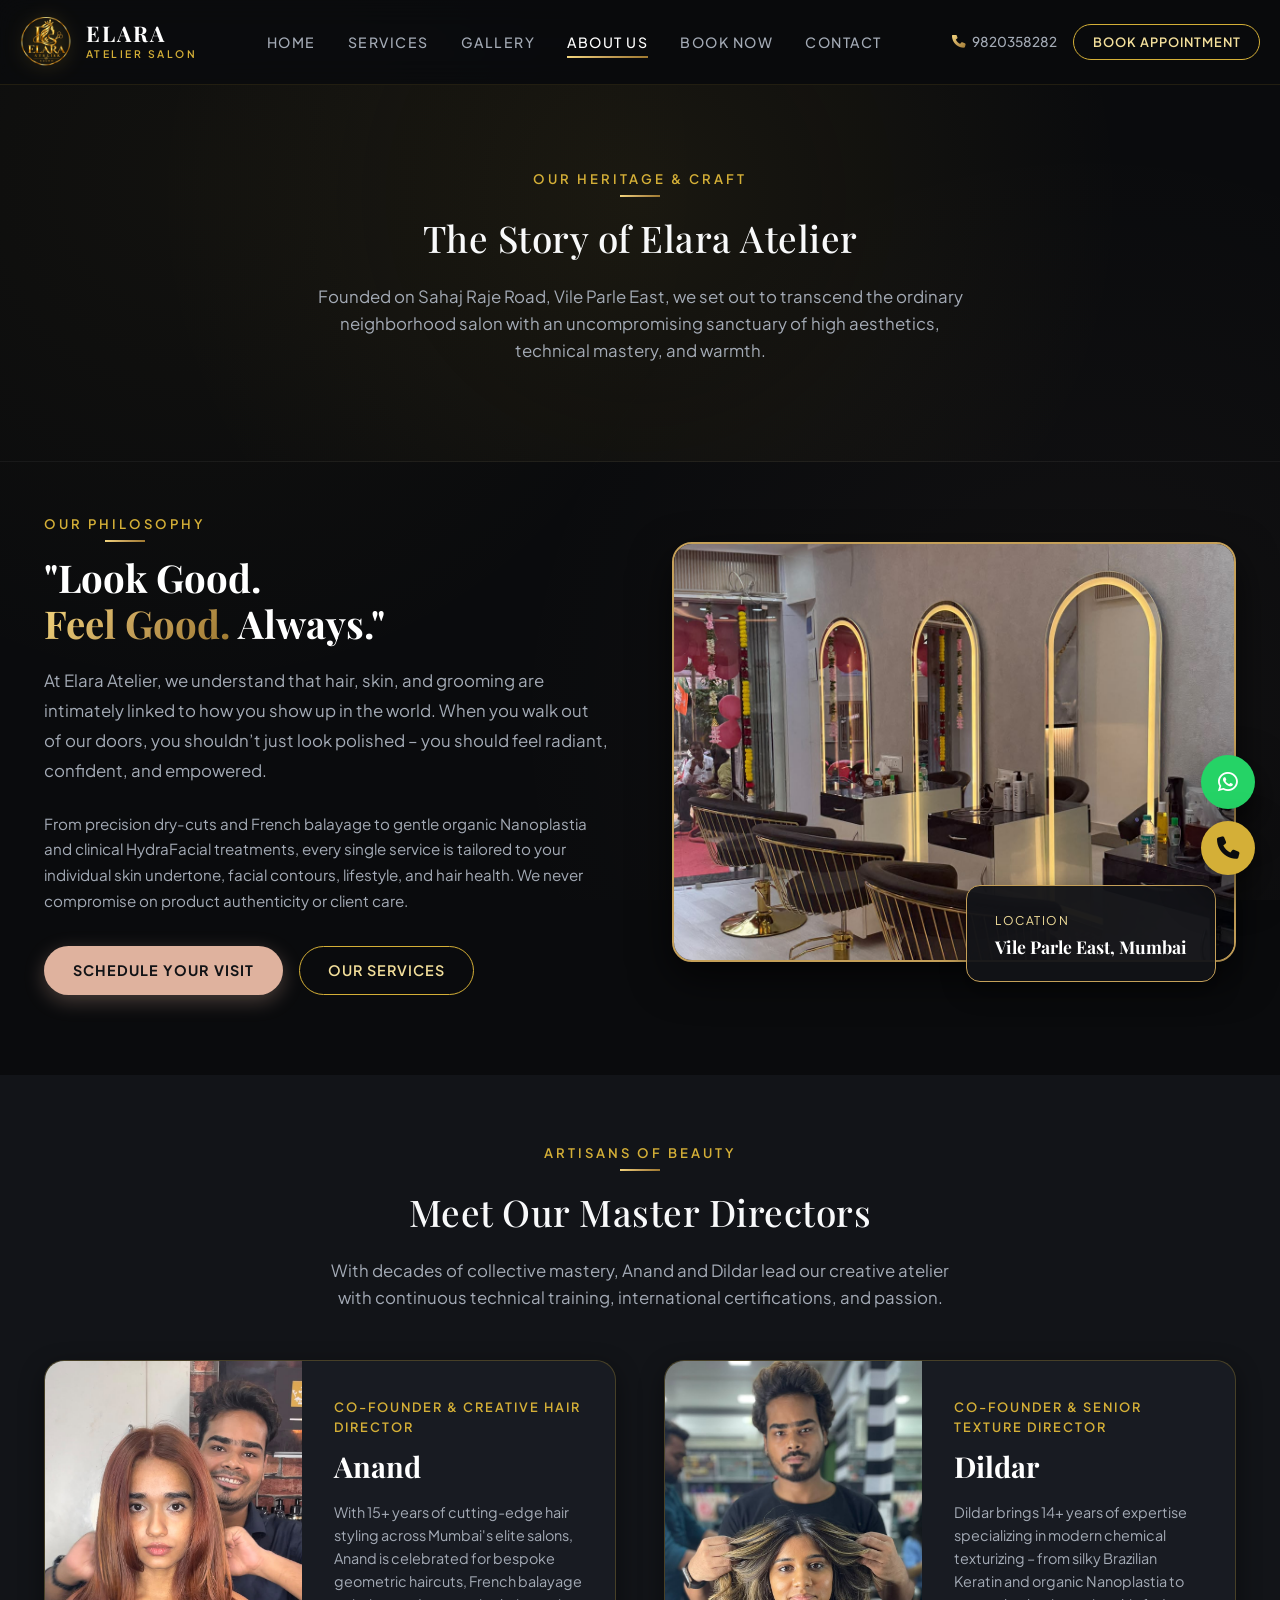
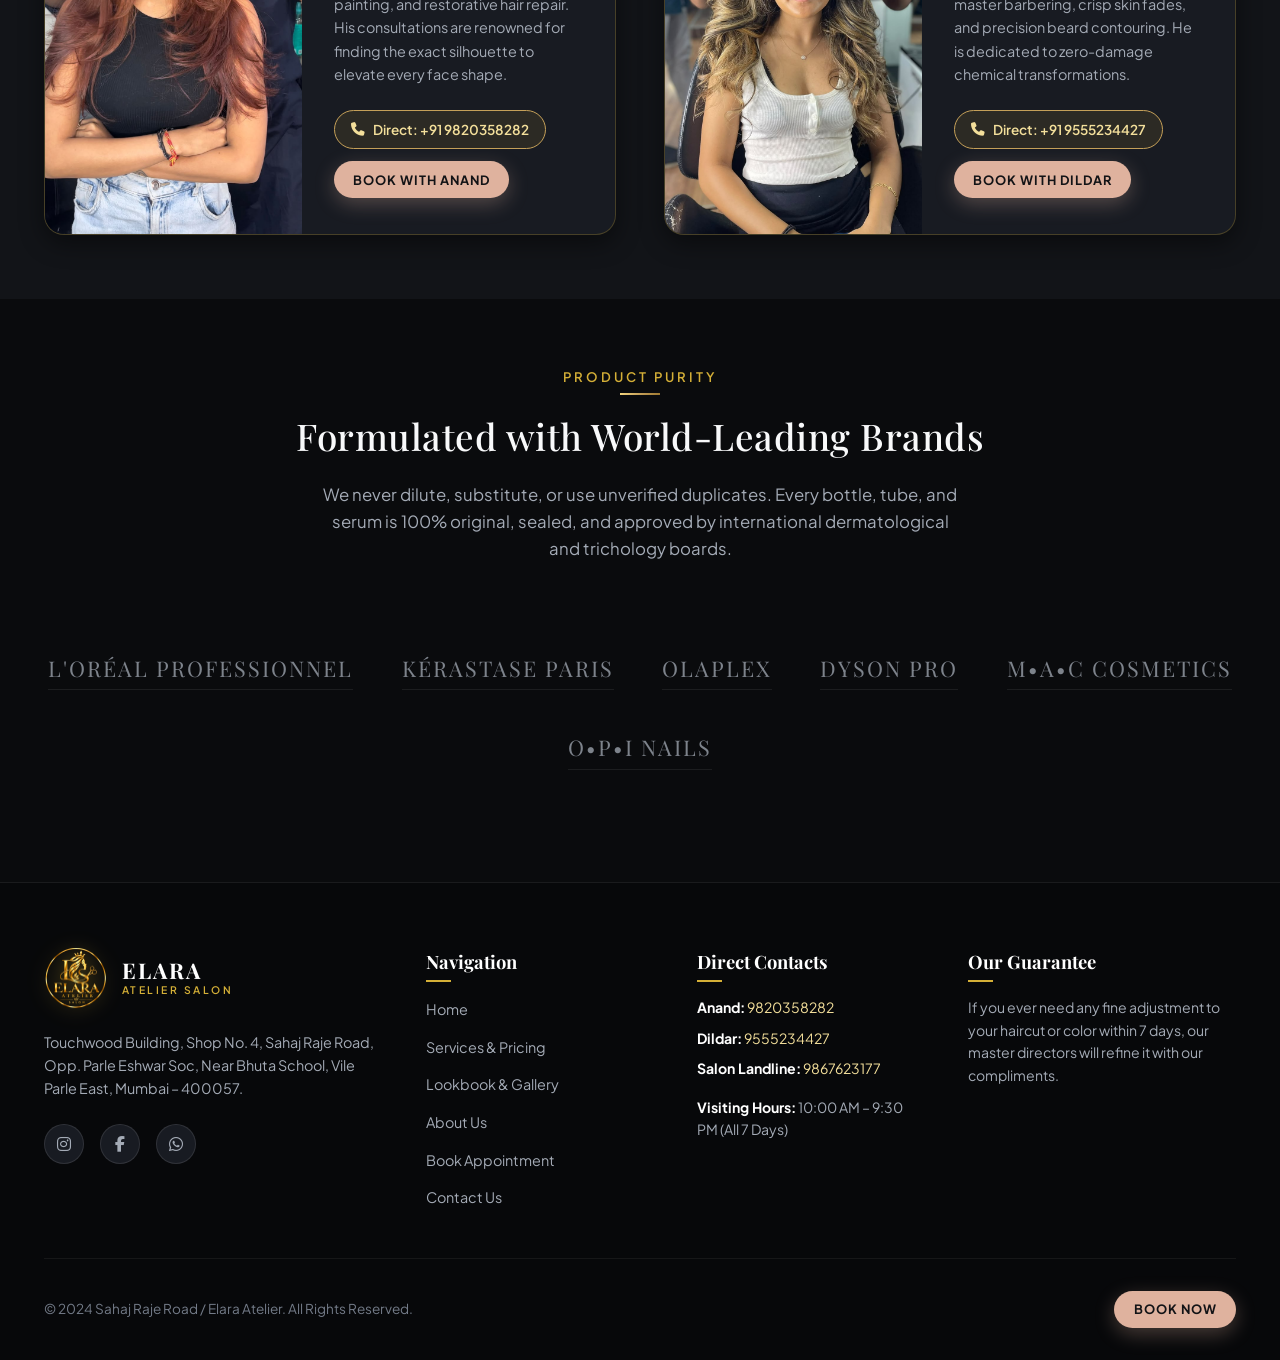
==== commit 42a9f77e: "Update official logo to crowned Elara Atelier Salon gold emblem across all pages and favicons" ====
--- a/about.html
+++ b/about.html
@@ -15,6 +15,9 @@
   <link rel="stylesheet" href="https://cdnjs.cloudflare.com/ajax/libs/font-awesome/6.5.1/css/all.min.css">
   
   <!-- Custom CSS -->
+    <!-- Favicon -->
+  <link rel="icon" type="image/png" href="assets/images/favicon.png">
+  <link rel="apple-touch-icon" href="assets/images/elara-logo.png">
   <link rel="stylesheet" href="assets/css/style.css">
 </head>
 <body>
@@ -23,12 +26,10 @@
   <header class="site-header">
     <div class="container navbar-inner">
       <a href="index.html" class="brand-logo">
-        <div class="brand-logo-icon">
-          <i class="fa-solid fa-scissors"></i>
-        </div>
+        <img src="assets/images/elara-logo.png" alt="Elara Atelier Salon" class="brand-logo-img">
         <div class="brand-logo-text">
           <span class="brand-name">ELARA</span>
-          <span class="brand-subtitle">UNISEX SALON</span>
+          <span class="brand-subtitle">ATELIER SALON</span>
         </div>
       </a>
 
@@ -171,11 +172,11 @@
     <div class="container">
       <div class="footer-top-grid">
         <div class="footer-col">
-          <div class="brand-logo" style="margin-bottom: 1.25rem;">
-            <div class="brand-logo-icon"><i class="fa-solid fa-scissors"></i></div>
+          <div class="brand-logo brand-logo-footer" style="margin-bottom: 1.25rem;">
+            <img src="assets/images/elara-logo.png" alt="Elara Atelier Salon" class="brand-logo-img">
             <div class="brand-logo-text">
               <span class="brand-name">ELARA</span>
-              <span class="brand-subtitle">UNISEX SALON</span>
+              <span class="brand-subtitle">ATELIER SALON</span>
             </div>
           </div>
           <p style="color: var(--text-muted); font-size: 0.9rem; line-height: 1.6; margin-bottom: 1.5rem;">
--- a/assets/css/style.css
+++ b/assets/css/style.css
@@ -255,7 +255,25 @@
 .brand-logo {
   display: flex;
   align-items: center;
-  gap: 0.75rem;
+  gap: 0.85rem;
+}
+
+.brand-logo-img {
+  width: 52px;
+  height: 52px;
+  object-fit: contain;
+  filter: drop-shadow(0 2px 10px rgba(212, 175, 55, 0.45));
+  transition: var(--transition);
+}
+
+.brand-logo:hover .brand-logo-img {
+  transform: scale(1.08) rotate(2deg);
+  filter: drop-shadow(0 4px 16px rgba(212, 175, 55, 0.7));
+}
+
+.brand-logo-footer .brand-logo-img {
+  width: 64px;
+  height: 64px;
 }
 
 .brand-logo-icon {
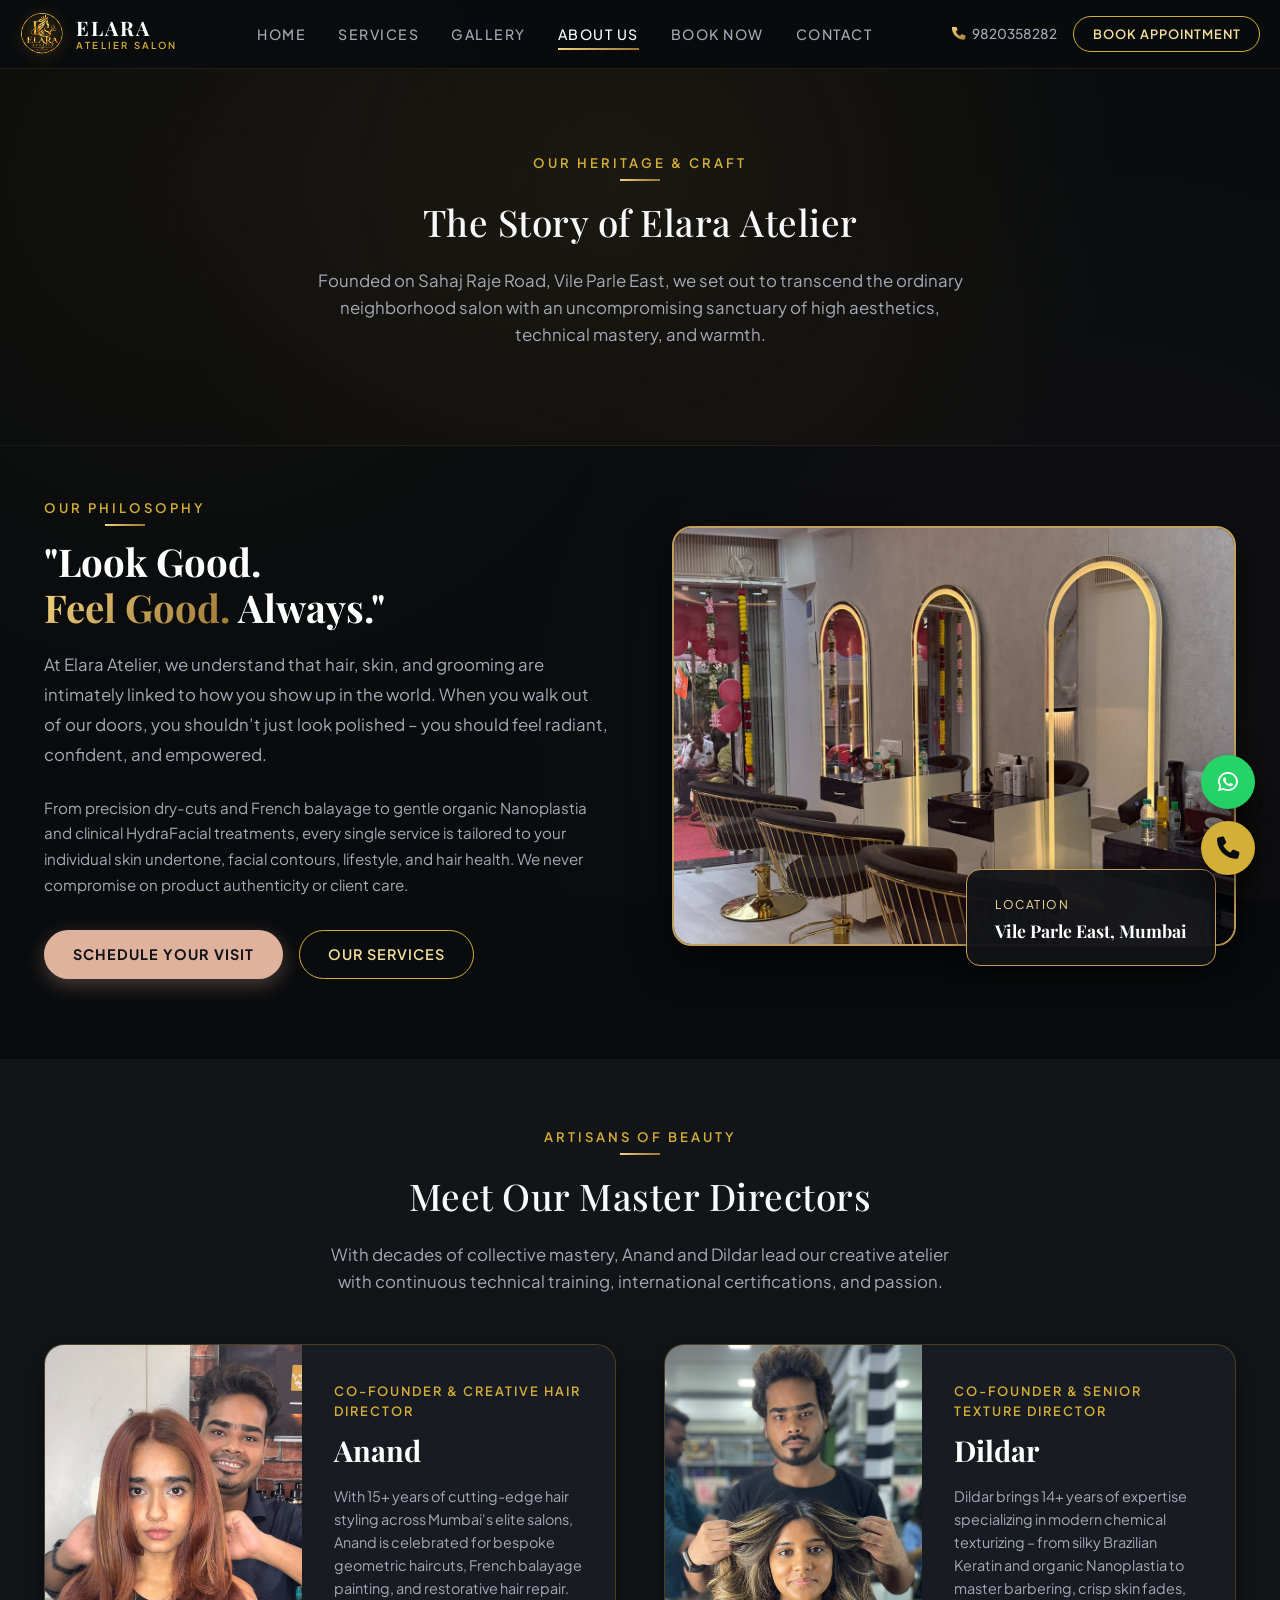
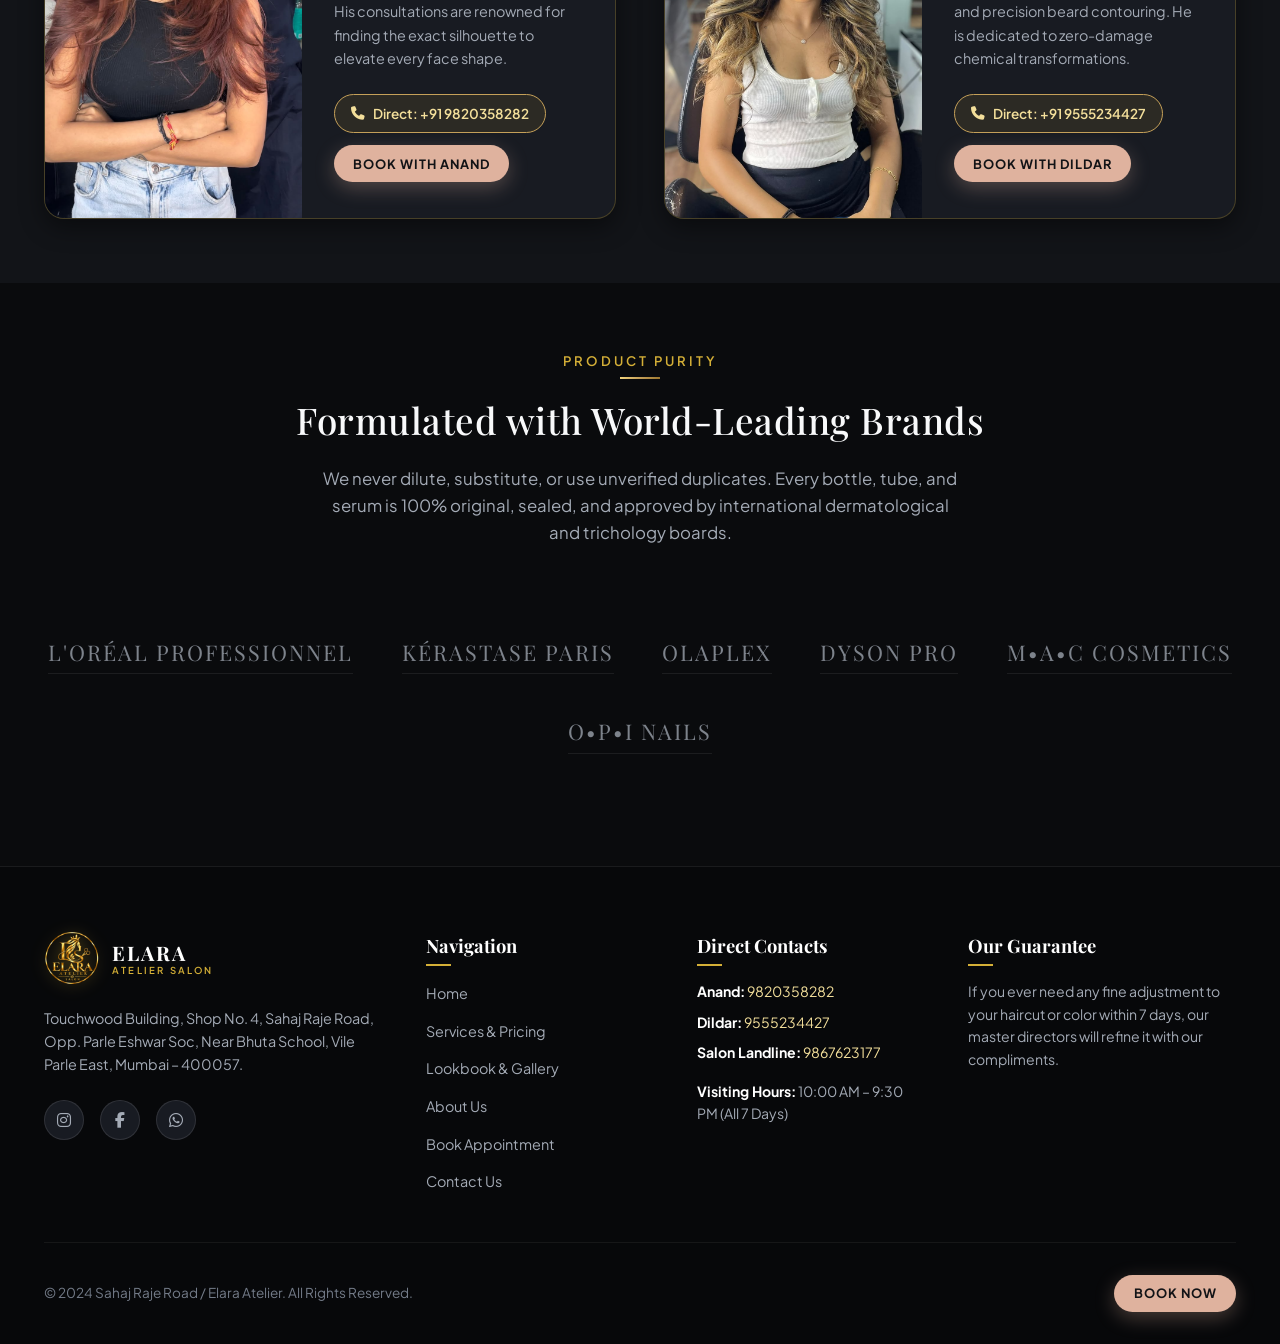
==== commit 20d1ea91: "Fix logo sizing: constrain header emblem to 44px with inline styles, Retina optimization, and CSS ca" ====
--- a/about.html
+++ b/about.html
@@ -18,7 +18,7 @@
     <!-- Favicon -->
   <link rel="icon" type="image/png" href="assets/images/favicon.png">
   <link rel="apple-touch-icon" href="assets/images/elara-logo.png">
-  <link rel="stylesheet" href="assets/css/style.css">
+  <link rel="stylesheet" href="assets/css/style.css?v=2.2">
 </head>
 <body>
 
@@ -26,7 +26,7 @@
   <header class="site-header">
     <div class="container navbar-inner">
       <a href="index.html" class="brand-logo">
-        <img src="assets/images/elara-logo.png" alt="Elara Atelier Salon" class="brand-logo-img">
+        <img src="assets/images/elara-logo.png" alt="Elara Atelier Salon" class="brand-logo-img" width="56" height="56" style="width: 56px; height: 56px; max-width: 56px; max-height: 56px; object-fit: contain; flex-shrink: 0; display: block;">
         <div class="brand-logo-text">
           <span class="brand-name">ELARA</span>
           <span class="brand-subtitle">ATELIER SALON</span>
@@ -173,7 +173,7 @@
       <div class="footer-top-grid">
         <div class="footer-col">
           <div class="brand-logo brand-logo-footer" style="margin-bottom: 1.25rem;">
-            <img src="assets/images/elara-logo.png" alt="Elara Atelier Salon" class="brand-logo-img">
+            <img src="assets/images/elara-logo.png" alt="Elara Atelier Salon" class="brand-logo-img" width="56" height="56" style="width: 56px; height: 56px; max-width: 56px; max-height: 56px; object-fit: contain; flex-shrink: 0; display: block;">
             <div class="brand-logo-text">
               <span class="brand-name">ELARA</span>
               <span class="brand-subtitle">ATELIER SALON</span>
--- a/assets/css/style.css
+++ b/assets/css/style.css
@@ -249,31 +249,43 @@
   display: flex;
   align-items: center;
   justify-content: space-between;
-  padding: 1rem 0;
+  padding: 0.75rem 0;
+  gap: 1.5rem;
 }
 
 .brand-logo {
-  display: flex;
-  align-items: center;
-  gap: 0.85rem;
-}
-
+  display: inline-flex;
+  align-items: center;
+  gap: 0.75rem;
+  flex-shrink: 0;
+  white-space: nowrap;
+  text-decoration: none;
+}
+
+.brand-logo img,
 .brand-logo-img {
-  width: 52px;
-  height: 52px;
-  object-fit: contain;
-  filter: drop-shadow(0 2px 10px rgba(212, 175, 55, 0.45));
+  width: 44px !important;
+  height: 44px !important;
+  max-width: 44px !important;
+  max-height: 44px !important;
+  object-fit: contain !important;
+  display: block !important;
+  flex-shrink: 0 !important;
+  filter: drop-shadow(0 2px 8px rgba(212, 175, 55, 0.45));
   transition: var(--transition);
 }
 
 .brand-logo:hover .brand-logo-img {
-  transform: scale(1.08) rotate(2deg);
-  filter: drop-shadow(0 4px 16px rgba(212, 175, 55, 0.7));
-}
-
-.brand-logo-footer .brand-logo-img {
-  width: 64px;
-  height: 64px;
+  transform: scale(1.08);
+  filter: drop-shadow(0 4px 14px rgba(212, 175, 55, 0.7));
+}
+
+.brand-logo-footer .brand-logo-img,
+.brand-logo-footer img {
+  width: 56px !important;
+  height: 56px !important;
+  max-width: 56px !important;
+  max-height: 56px !important;
 }
 
 .brand-logo-icon {
@@ -291,11 +303,12 @@
 .brand-logo-text {
   display: flex;
   flex-direction: column;
+  justify-content: center;
 }
 
 .brand-name {
   font-family: var(--font-serif);
-  font-size: 1.35rem;
+  font-size: 1.25rem;
   letter-spacing: 2px;
   font-weight: 700;
   line-height: 1.1;
@@ -303,11 +316,13 @@
 }
 
 .brand-subtitle {
-  font-size: 0.65rem;
-  letter-spacing: 2.5px;
+  font-size: 0.6rem;
+  letter-spacing: 2.2px;
   text-transform: uppercase;
   color: var(--gold-primary);
   font-weight: 600;
+  line-height: 1;
+  margin-top: 2px;
 }
 
 .nav-links {
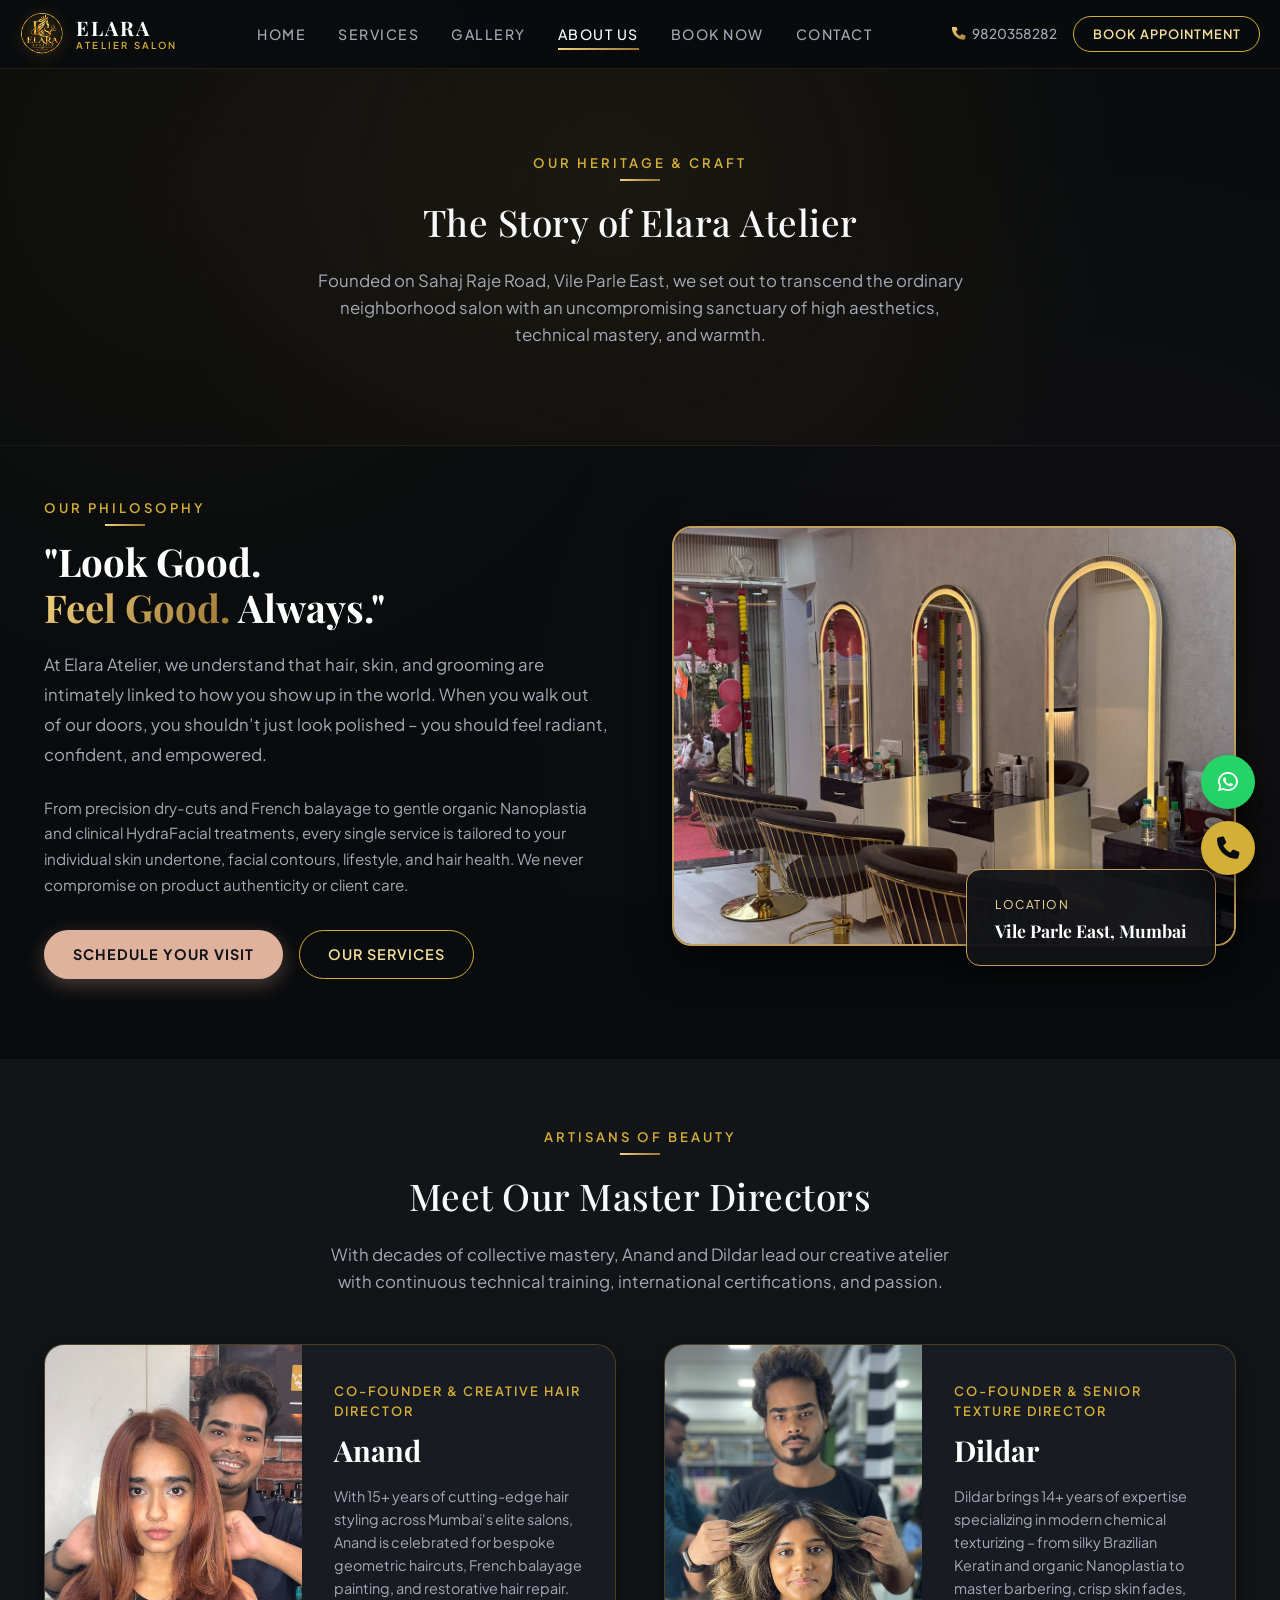
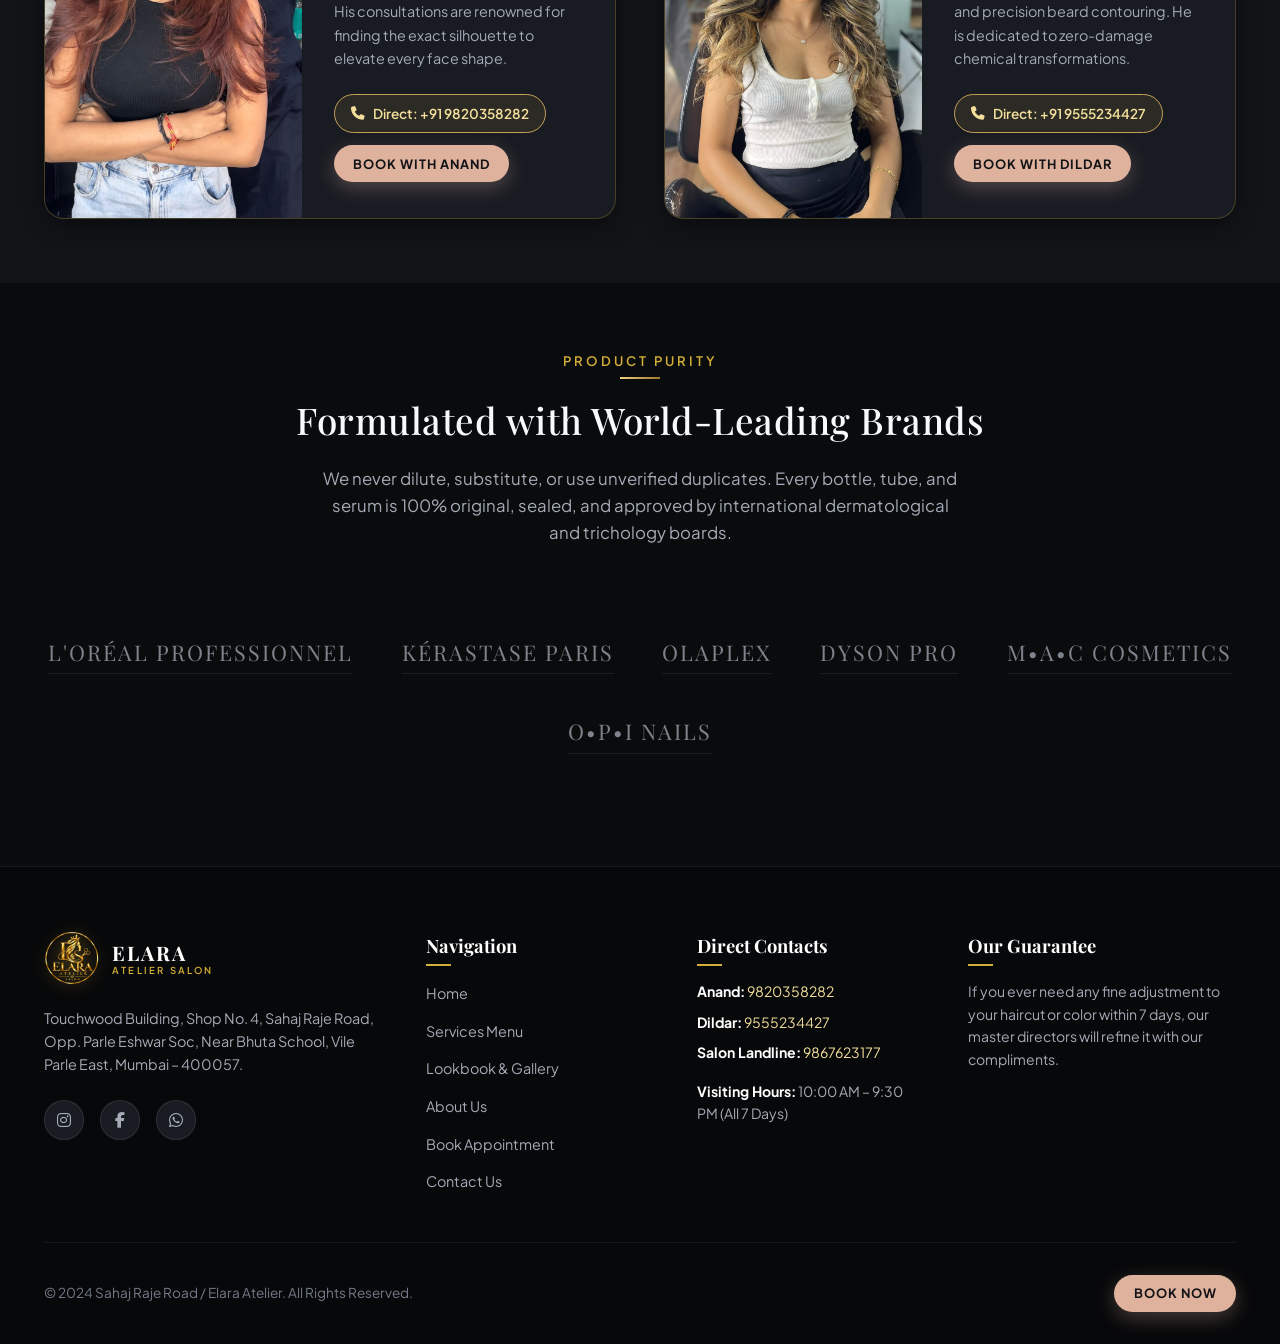
==== commit 71d6a33e: "Remove all prices across services catalog, booking wizard, summaries, and WhatsApp messages" ====
--- a/about.html
+++ b/about.html
@@ -193,7 +193,7 @@
           <h4>Navigation</h4>
           <ul class="footer-links">
             <li><a href="index.html">Home</a></li>
-            <li><a href="services.html">Services &amp; Pricing</a></li>
+            <li><a href="services.html">Services Menu</a></li>
             <li><a href="gallery.html">Lookbook &amp; Gallery</a></li>
             <li><a href="about.html">About Us</a></li>
             <li><a href="booking.html">Book Appointment</a></li>
